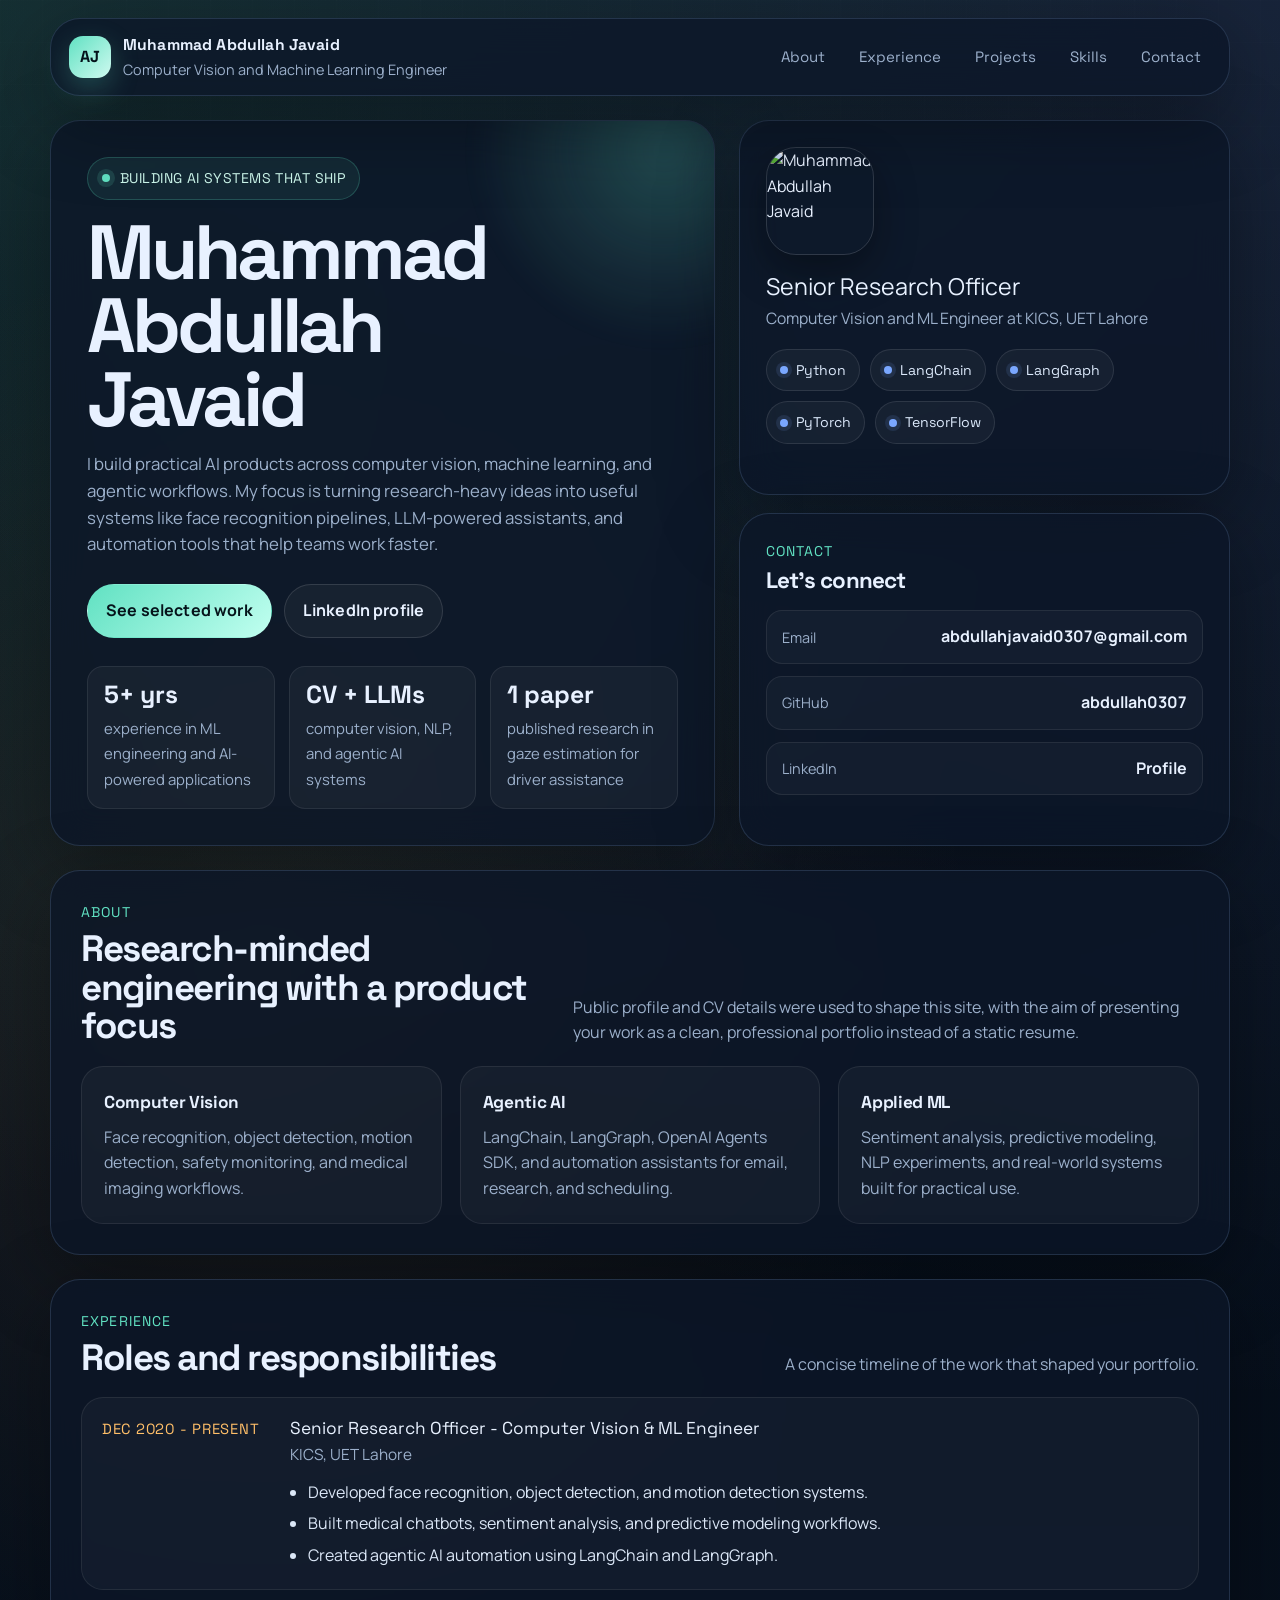
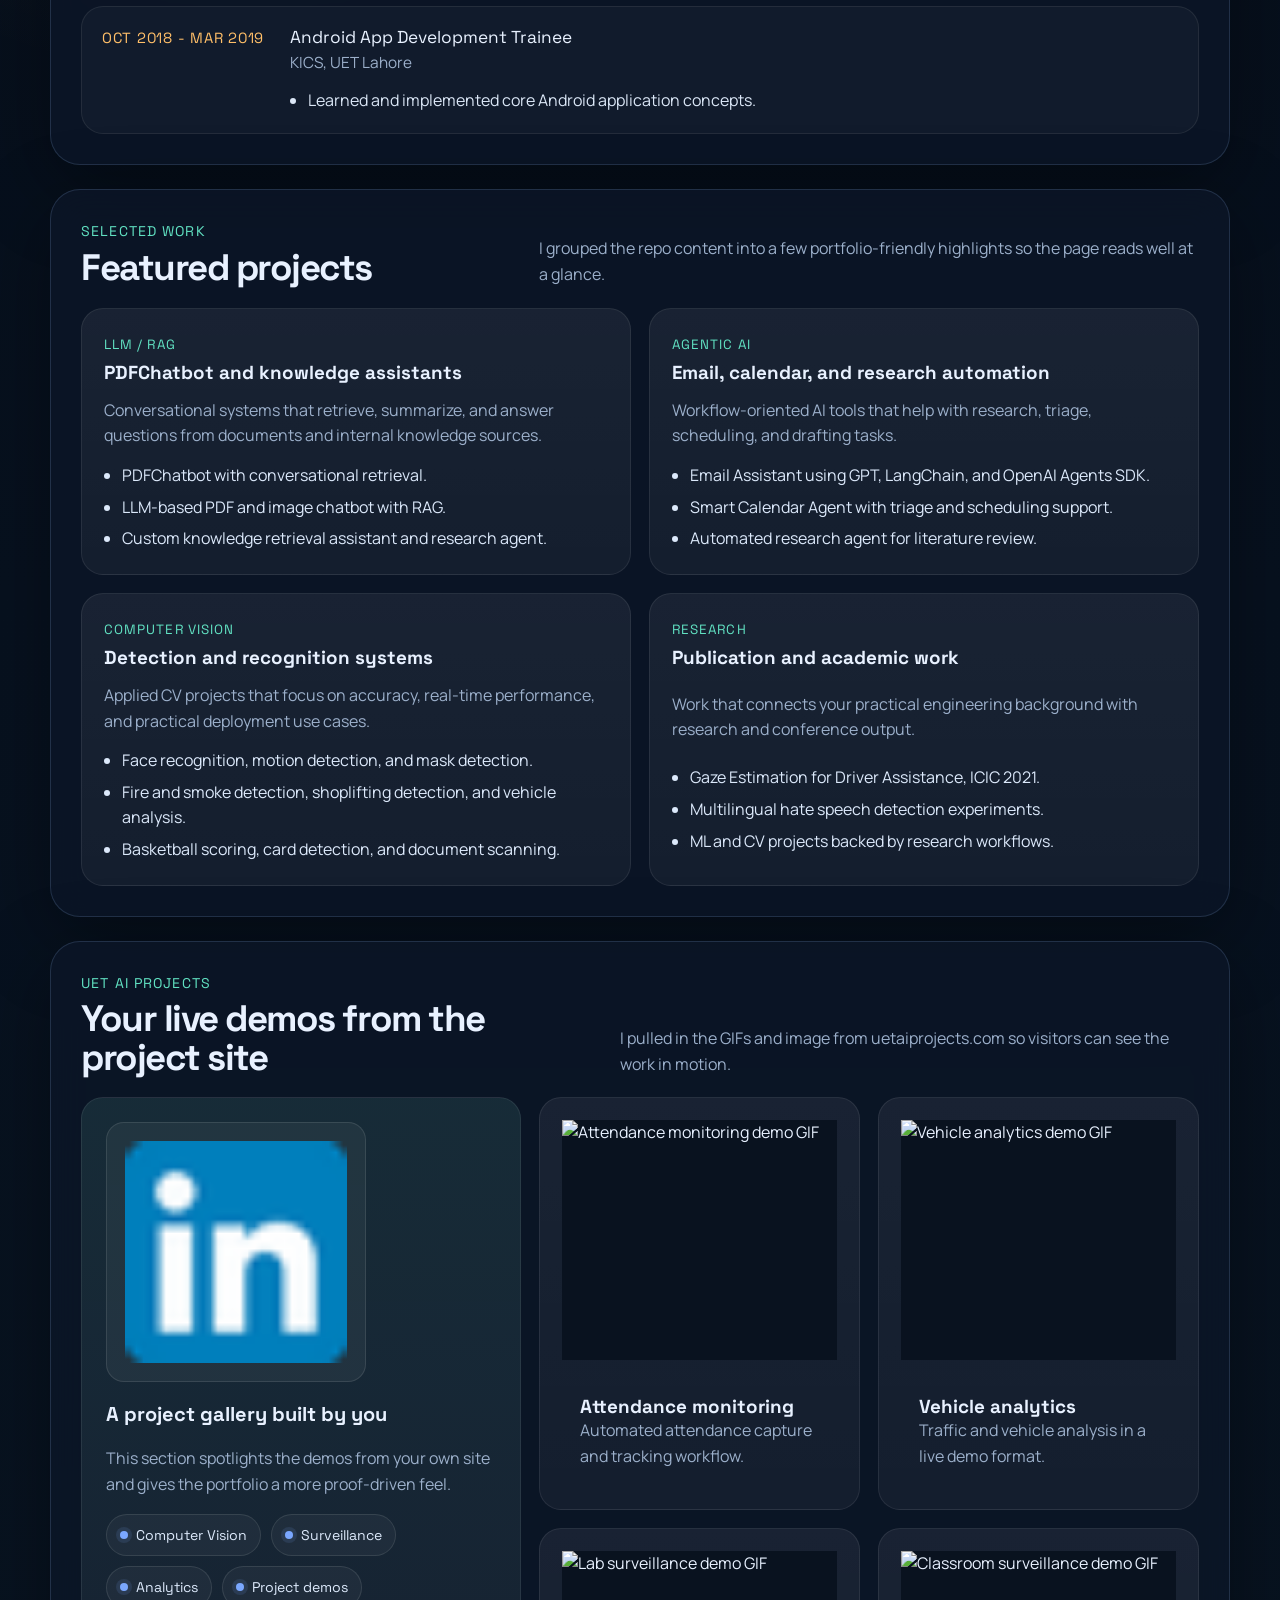
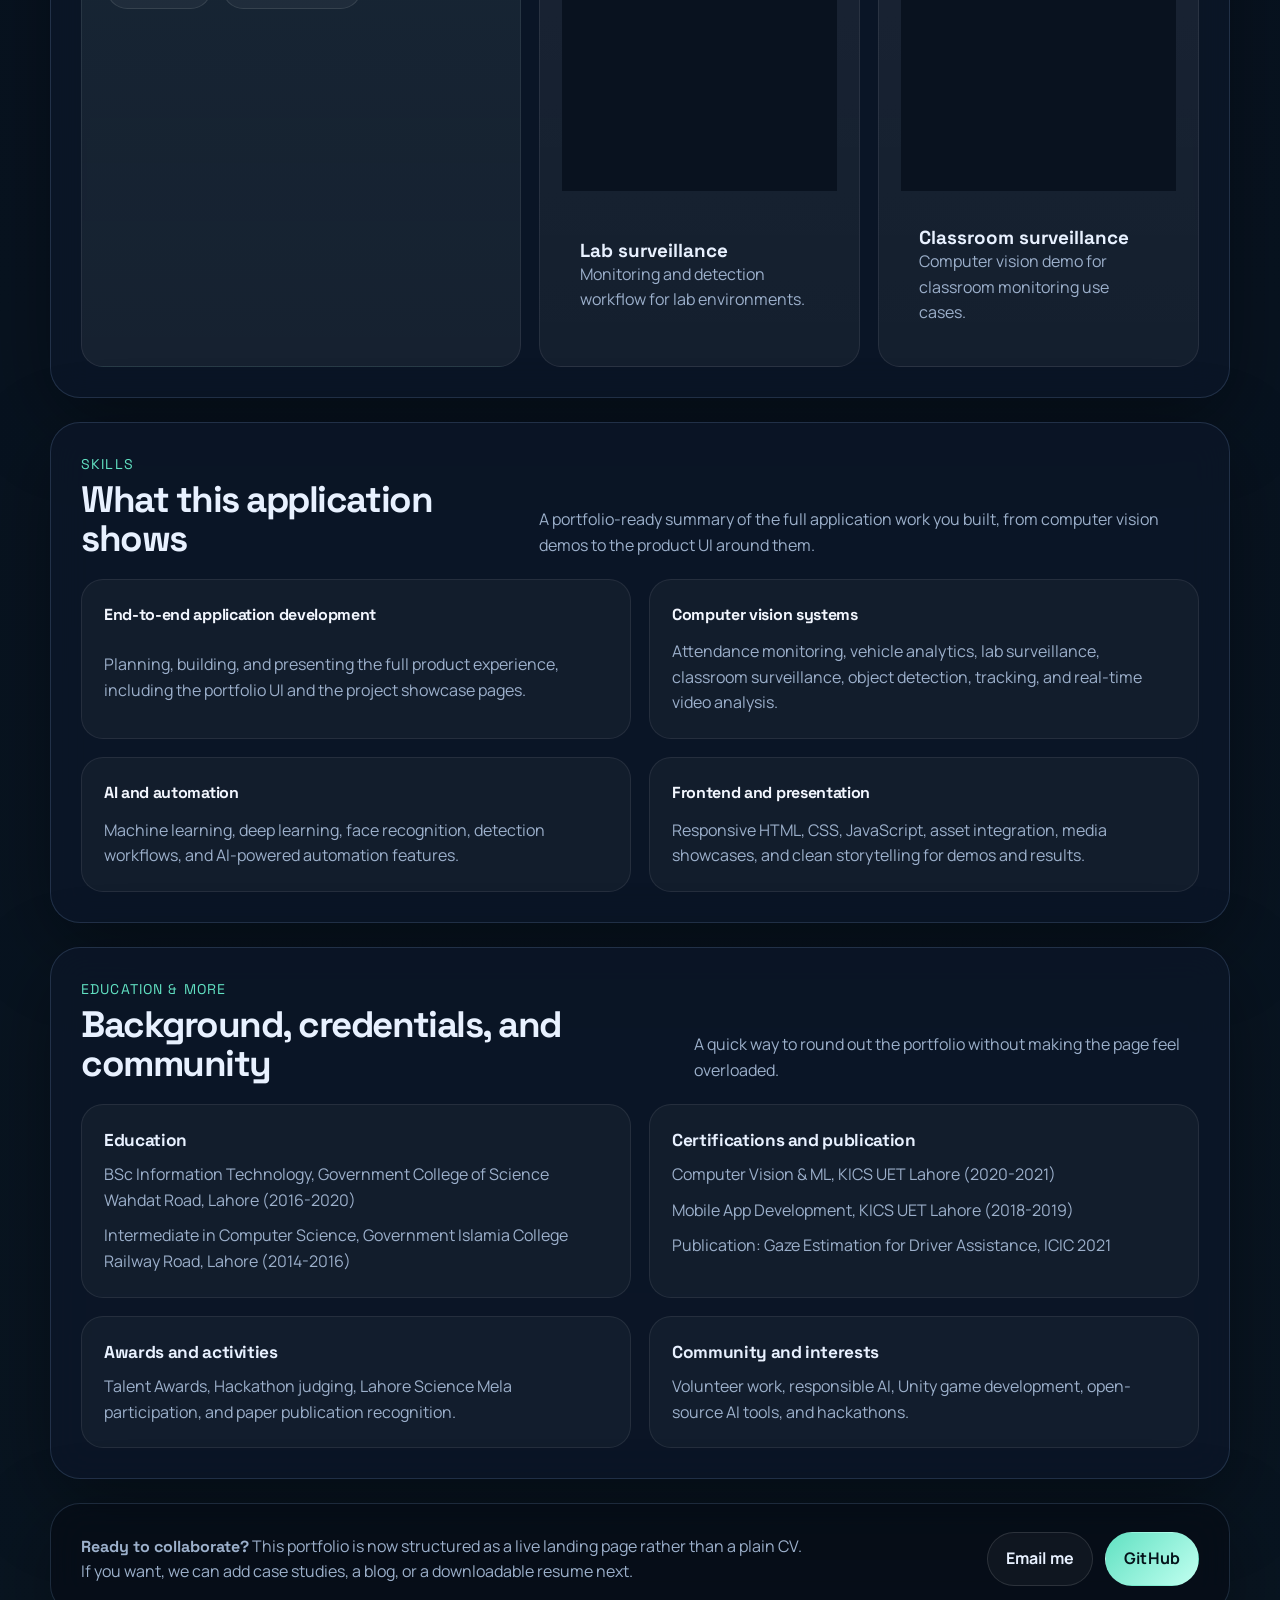
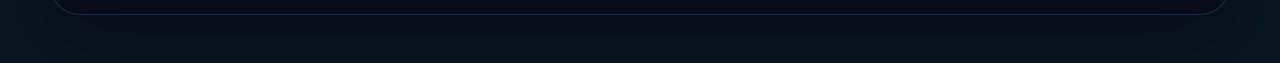
==== index.html @ 0ffedf63 "portfolio assets update" ====
<!DOCTYPE html>
<html lang="en">
<head>
  <meta charset="UTF-8" />
  <meta name="viewport" content="width=device-width, initial-scale=1.0" />
  <meta name="description" content="Portfolio website for Muhammad Abdullah Javaid, Computer Vision and Machine Learning Engineer." />
  <title>Muhammad Abdullah Javaid | Portfolio</title>
  <link rel="preconnect" href="https://fonts.googleapis.com">
  <link rel="preconnect" href="https://fonts.gstatic.com" crossorigin>
  <link href="https://fonts.googleapis.com/css2?family=Manrope:wght@400;500;600;700;800&family=Space+Grotesk:wght@500;700&display=swap" rel="stylesheet">
  <style>
    :root {
      --bg: #07111f;
      --bg-soft: #0c1728;
      --panel: rgba(12, 23, 40, 0.78);
      --panel-border: rgba(153, 197, 255, 0.16);
      --text: #e8f1ff;
      --muted: #9cb0cb;
      --line: rgba(156, 176, 203, 0.18);
      --accent: #61e1c2;
      --accent-2: #7aa7ff;
      --accent-3: #ffbf69;
      --shadow: 0 24px 80px rgba(0, 0, 0, 0.35);
      --radius-xl: 30px;
      --radius-lg: 22px;
      --radius-md: 16px;
      --content-width: 1180px;
    }

    * {
      box-sizing: border-box;
    }

    html {
      scroll-behavior: smooth;
    }

    body {
      margin: 0;
      font-family: "Manrope", sans-serif;
      color: var(--text);
      background:
        radial-gradient(circle at top left, rgba(97, 225, 194, 0.16), transparent 24%),
        radial-gradient(circle at top right, rgba(122, 167, 255, 0.16), transparent 28%),
        radial-gradient(circle at 20% 20%, rgba(255, 191, 105, 0.10), transparent 18%),
        linear-gradient(180deg, #050b14 0%, #07111f 45%, #091521 100%);
      min-height: 100vh;
      line-height: 1.6;
      overflow-x: hidden;
    }

    body::before {
      content: "";
      position: fixed;
      inset: 0;
      pointer-events: none;
      background-image:
        linear-gradient(rgba(255, 255, 255, 0.02) 1px, transparent 1px),
        linear-gradient(90deg, rgba(255, 255, 255, 0.02) 1px, transparent 1px);
      background-size: 42px 42px;
      mask-image: linear-gradient(180deg, rgba(0, 0, 0, 0.45), transparent 75%);
      z-index: 0;
    }

    a {
      color: inherit;
      text-decoration: none;
    }

    .shell {
      position: relative;
      z-index: 1;
      width: min(calc(100% - 32px), var(--content-width));
      margin: 0 auto;
      padding: 18px 0 48px;
    }

    .topbar {
      position: sticky;
      top: 16px;
      z-index: 30;
      display: flex;
      align-items: center;
      justify-content: space-between;
      gap: 16px;
      padding: 14px 18px;
      border: 1px solid var(--panel-border);
      border-radius: 999px;
      background: rgba(6, 12, 22, 0.68);
      backdrop-filter: blur(18px);
      box-shadow: var(--shadow);
      margin-bottom: 24px;
    }

    .brand {
      display: flex;
      align-items: center;
      gap: 12px;
      min-width: 0;
    }

    .brand-mark {
      width: 42px;
      height: 42px;
      border-radius: 14px;
      display: grid;
      place-items: center;
      font-family: "Space Grotesk", sans-serif;
      font-weight: 700;
      color: #04111a;
      background: linear-gradient(135deg, var(--accent), #cffaf0);
      box-shadow: 0 10px 28px rgba(97, 225, 194, 0.25);
      flex: 0 0 auto;
    }

    .brand-copy {
      min-width: 0;
    }

    .brand-copy strong,
    h1,
    h2,
    h3,
    .metric strong,
    .eyebrow,
    .section-label,
    .nav a,
    .project-tag,
    .chip,
    .timeline-role,
    .footer-note strong {
      font-family: "Space Grotesk", sans-serif;
    }

    .brand-copy strong {
      display: block;
      font-size: 0.98rem;
      letter-spacing: 0.01em;
    }

    .brand-copy span {
      display: block;
      color: var(--muted);
      font-size: 0.9rem;
    }

    .nav {
      display: flex;
      flex-wrap: wrap;
      gap: 14px;
      justify-content: flex-end;
      align-items: center;
      color: var(--muted);
      font-size: 0.94rem;
    }

    .nav a {
      padding: 8px 10px;
      border-radius: 999px;
      transition: 180ms ease;
    }

    .nav a:hover {
      background: rgba(255, 255, 255, 0.06);
      color: var(--text);
    }

    .hero {
      display: grid;
      grid-template-columns: 1.15fr 0.85fr;
      gap: 24px;
      align-items: stretch;
      margin-top: 16px;
    }

    .panel {
      border: 1px solid var(--panel-border);
      background: var(--panel);
      backdrop-filter: blur(18px);
      border-radius: var(--radius-xl);
      box-shadow: var(--shadow);
    }

    .hero-main {
      padding: 36px;
      position: relative;
      overflow: hidden;
    }

    .hero-main::after {
      content: "";
      position: absolute;
      width: 420px;
      height: 420px;
      border-radius: 50%;
      right: -160px;
      top: -180px;
      background: radial-gradient(circle, rgba(97, 225, 194, 0.24), transparent 65%);
      filter: blur(10px);
      pointer-events: none;
    }

    .eyebrow {
      display: inline-flex;
      align-items: center;
      gap: 10px;
      padding: 9px 14px;
      border-radius: 999px;
      border: 1px solid rgba(97, 225, 194, 0.22);
      background: rgba(97, 225, 194, 0.08);
      color: #cdf7ec;
      font-size: 0.88rem;
      letter-spacing: 0.03em;
      text-transform: uppercase;
    }

    .eyebrow::before {
      content: "";
      width: 8px;
      height: 8px;
      border-radius: 50%;
      background: var(--accent);
      box-shadow: 0 0 0 5px rgba(97, 225, 194, 0.14);
    }

    h1 {
      margin: 16px 0 14px;
      font-size: clamp(2.9rem, 6vw, 5.7rem);
      line-height: 0.96;
      letter-spacing: -0.05em;
      max-width: 10ch;
    }

    .hero-main > p {
      margin: 0;
      color: var(--muted);
      font-size: 1.05rem;
      max-width: 62ch;
    }

    .hero-actions {
      display: flex;
      flex-wrap: wrap;
      gap: 12px;
      margin-top: 26px;
    }

    .button {
      display: inline-flex;
      align-items: center;
      justify-content: center;
      gap: 10px;
      padding: 13px 18px;
      border-radius: 999px;
      border: 1px solid transparent;
      font-weight: 700;
      letter-spacing: 0.01em;
      transition: transform 180ms ease, background 180ms ease, border-color 180ms ease;
    }

    .button:hover {
      transform: translateY(-1px);
    }

    .button.primary {
      background: linear-gradient(135deg, var(--accent), #c1fff0);
      color: #05131a;
    }

    .button.secondary {
      color: var(--text);
      border-color: rgba(255, 255, 255, 0.12);
      background: rgba(255, 255, 255, 0.04);
    }

    .hero-meta {
      display: grid;
      grid-template-columns: repeat(3, minmax(0, 1fr));
      gap: 14px;
      margin-top: 28px;
    }

    .metric {
      padding: 16px;
      border-radius: var(--radius-md);
      border: 1px solid rgba(255, 255, 255, 0.08);
      background: rgba(255, 255, 255, 0.04);
      min-height: 94px;
    }

    .metric strong {
      display: block;
      font-size: 1.55rem;
      line-height: 1;
      margin-bottom: 8px;
    }

    .metric span {
      color: var(--muted);
      font-size: 0.93rem;
    }

    .hero-side {
      display: grid;
      gap: 18px;
    }

    .profile-card {
      padding: 26px;
      display: grid;
      gap: 18px;
      align-content: start;
    }

    .avatar {
      width: 108px;
      height: 108px;
      border-radius: 30px;
      object-fit: cover;
      border: 1px solid rgba(255, 255, 255, 0.14);
      box-shadow: 0 16px 40px rgba(0, 0, 0, 0.35);
    }

    .profile-title {
      margin: 0;
      font-size: 1.45rem;
      line-height: 1.15;
      color: var(--text);
    }

    .profile-subtitle {
      margin: 6px 0 0;
      color: var(--muted);
      font-size: 0.98rem;
    }

    .inline-list {
      display: flex;
      flex-wrap: wrap;
      gap: 10px;
    }

    .chip {
      display: inline-flex;
      align-items: center;
      gap: 8px;
      padding: 9px 13px;
      border-radius: 999px;
      border: 1px solid rgba(255, 255, 255, 0.10);
      background: rgba(255, 255, 255, 0.04);
      color: #dce9fb;
      font-size: 0.88rem;
    }

    .chip::before {
      content: "";
      width: 8px;
      height: 8px;
      border-radius: 50%;
      background: var(--accent-2);
      box-shadow: 0 0 0 4px rgba(122, 167, 255, 0.12);
    }

    .contact-grid {
      display: grid;
      gap: 12px;
    }

    .contact-link {
      display: flex;
      align-items: center;
      justify-content: space-between;
      gap: 14px;
      padding: 13px 15px;
      border-radius: 16px;
      border: 1px solid rgba(255, 255, 255, 0.08);
      background: rgba(255, 255, 255, 0.03);
      transition: border-color 180ms ease, transform 180ms ease;
    }

    .contact-link:hover {
      transform: translateY(-1px);
      border-color: rgba(97, 225, 194, 0.32);
    }

    .contact-link span:first-child {
      color: var(--muted);
      font-size: 0.9rem;
    }

    .contact-link span:last-child {
      color: var(--text);
      font-weight: 700;
    }

    .section {
      margin-top: 24px;
      padding: 30px;
    }

    .section-head {
      display: flex;
      align-items: end;
      justify-content: space-between;
      gap: 18px;
      margin-bottom: 20px;
    }

    .section-label {
      margin: 0 0 6px;
      color: var(--accent);
      font-size: 0.88rem;
      letter-spacing: 0.08em;
      text-transform: uppercase;
    }

    h2 {
      margin: 0;
      font-size: clamp(1.5rem, 3vw, 2.3rem);
      line-height: 1.05;
      letter-spacing: -0.04em;
    }

    .section-copy {
      margin: 0;
      max-width: 66ch;
      color: var(--muted);
    }

    .grid-2 {
      display: grid;
      grid-template-columns: repeat(2, minmax(0, 1fr));
      gap: 18px;
    }

    .grid-3 {
      display: grid;
      grid-template-columns: repeat(3, minmax(0, 1fr));
      gap: 18px;
    }

    .card {
      padding: 22px;
      border-radius: var(--radius-lg);
      border: 1px solid rgba(255, 255, 255, 0.08);
      background: rgba(255, 255, 255, 0.035);
    }

    .card h3 {
      margin: 0 0 8px;
      font-size: 1.08rem;
      letter-spacing: -0.02em;
    }

    .card p {
      margin: 0;
      color: var(--muted);
    }

    .timeline {
      display: grid;
      gap: 16px;
    }

    .timeline-item {
      display: grid;
      grid-template-columns: 170px 1fr;
      gap: 18px;
      padding: 20px;
      border-radius: var(--radius-lg);
      border: 1px solid rgba(255, 255, 255, 0.08);
      background: rgba(255, 255, 255, 0.03);
    }

    .timeline-date {
      color: var(--accent-3);
      font-size: 0.92rem;
      letter-spacing: 0.05em;
      text-transform: uppercase;
      font-family: "Space Grotesk", sans-serif;
    }

    .timeline-role {
      margin: 0 0 4px;
      font-size: 1.08rem;
      line-height: 1.2;
    }

    .timeline-org {
      margin: 0 0 12px;
      color: var(--muted);
      font-size: 0.96rem;
    }

    .timeline-list {
      margin: 0;
      padding-left: 18px;
      color: #dbe7f7;
    }

    .timeline-list li + li {
      margin-top: 6px;
    }

    .project-grid {
      display: grid;
      grid-template-columns: repeat(2, minmax(0, 1fr));
      gap: 18px;
    }

    .showcase-grid {
      display: grid;
      grid-template-columns: 0.8fr 1.2fr;
      gap: 18px;
    }

    .showcase-hero {
      padding: 24px;
      border-radius: var(--radius-lg);
      border: 1px solid rgba(255, 255, 255, 0.08);
      background:
        linear-gradient(180deg, rgba(97, 225, 194, 0.09), rgba(255, 255, 255, 0.03)),
        rgba(255, 255, 255, 0.02);
      display: grid;
      gap: 16px;
      align-content: start;
    }

    .showcase-logo {
      width: 100%;
      max-width: 260px;
      border-radius: 18px;
      border: 1px solid rgba(255, 255, 255, 0.10);
      background: rgba(255, 255, 255, 0.05);
      padding: 18px;
      object-fit: contain;
    }

    .showcase-grid-inner {
      display: grid;
      grid-template-columns: repeat(2, minmax(0, 1fr));
      gap: 18px;
    }

    .media-card {
      overflow: hidden;
      padding: 0;
    }

    .media-card img {
      display: block;
      width: 100%;
      height: 240px;
      object-fit: cover;
      background: #09121f;
    }

    .media-copy {
      padding: 16px 18px 18px;
    }

    .media-copy h3 {
      margin: 0 0 6px;
    }

    .media-copy p {
      margin: 0;
      color: var(--muted);
    }

    .project-card {
      padding: 22px;
      border-radius: var(--radius-lg);
      border: 1px solid rgba(255, 255, 255, 0.08);
      background:
        linear-gradient(180deg, rgba(255, 255, 255, 0.045), rgba(255, 255, 255, 0.025)),
        rgba(255, 255, 255, 0.02);
      display: grid;
      gap: 14px;
    }

    .project-top {
      display: flex;
      align-items: start;
      justify-content: space-between;
      gap: 14px;
    }

    .project-tag {
      font-size: 0.84rem;
      letter-spacing: 0.08em;
      color: var(--accent);
      text-transform: uppercase;
    }

    .project-card h3 {
      margin: 6px 0 0;
      font-size: 1.18rem;
      line-height: 1.15;
    }

    .project-card p {
      margin: 0;
      color: var(--muted);
    }

    .project-card ul {
      margin: 0;
      padding-left: 18px;
      color: #dce9fb;
    }

    .project-card ul li + li {
      margin-top: 6px;
    }

    .chips {
      display: flex;
      flex-wrap: wrap;
      gap: 10px;
    }

    .stack-group {
      display: grid;
      gap: 12px;
    }

    .stack-group h3 {
      margin: 0;
      font-size: 1rem;
      color: #f3f7ff;
    }

    .stack-group p {
      margin: 0;
      color: var(--muted);
    }

    .footer {
      margin-top: 24px;
      padding: 28px 30px;
      display: flex;
      align-items: center;
      justify-content: space-between;
      gap: 18px;
      border-radius: var(--radius-xl);
      border: 1px solid var(--panel-border);
      background: rgba(6, 12, 22, 0.72);
      backdrop-filter: blur(18px);
      box-shadow: var(--shadow);
    }

    .footer-note {
      margin: 0;
      color: var(--muted);
    }

    .footer-actions {
      display: flex;
      flex-wrap: wrap;
      gap: 12px;
      justify-content: flex-end;
    }

    .muted-link {
      color: var(--muted);
    }

    .muted-link:hover {
      color: var(--text);
    }

    .reveal {
      opacity: 1;
      transform: none;
    }

    @media (max-width: 1080px) {
      .hero,
      .grid-3,
      .project-grid {
        grid-template-columns: 1fr;
      }

      .timeline-item {
        grid-template-columns: 1fr;
      }

      .section-head,
      .footer,
      .topbar {
        flex-direction: column;
        align-items: start;
      }

      .nav,
      .footer-actions {
        justify-content: flex-start;
      }
    }

    @media (max-width: 720px) {
      .shell {
        width: min(calc(100% - 20px), var(--content-width));
        padding-bottom: 24px;
      }

      .topbar {
        border-radius: 24px;
        top: 10px;
      }

      .hero-main,
      .section,
      .footer,
      .profile-card {
        padding: 22px;
      }

      h1 {
        max-width: 12ch;
        font-size: clamp(2.5rem, 13vw, 4rem);
      }

      .hero-meta {
        grid-template-columns: 1fr;
      }

      .button {
        width: 100%;
      }
    }

    @media (prefers-reduced-motion: reduce) {
      html {
        scroll-behavior: auto;
      }

      .reveal,
      .button,
      .nav a,
      .contact-link {
        transition: none;
      }
    }
  </style>
</head>
<body>
  <div class="shell">
    <header class="topbar panel">
      <div class="brand">
        <div class="brand-mark">AJ</div>
        <div class="brand-copy">
          <strong>Muhammad Abdullah Javaid</strong>
          <span>Computer Vision and Machine Learning Engineer</span>
        </div>
      </div>
      <nav class="nav" aria-label="Primary">
        <a href="#about">About</a>
        <a href="#experience">Experience</a>
        <a href="#projects">Projects</a>
        <a href="#skills">Skills</a>
        <a href="#contact">Contact</a>
      </nav>
    </header>

    <main>
      <section class="hero">
        <article class="panel hero-main reveal">
          <div class="eyebrow">Building AI systems that ship</div>
          <h1>Muhammad Abdullah Javaid</h1>
          <p>
            I build practical AI products across computer vision, machine learning, and agentic workflows.
            My focus is turning research-heavy ideas into useful systems like face recognition pipelines,
            LLM-powered assistants, and automation tools that help teams work faster.
          </p>
          <div class="hero-actions">
            <a class="button primary" href="#projects">See selected work</a>
            <a class="button secondary" href="https://www.linkedin.com/in/muhammad-abdullah-javaid-13a458158/" target="_blank" rel="noreferrer">LinkedIn profile</a>
          </div>
          <div class="hero-meta">
            <div class="metric">
              <strong>5+ yrs</strong>
              <span>experience in ML engineering and AI-powered applications</span>
            </div>
            <div class="metric">
              <strong>CV + LLMs</strong>
              <span>computer vision, NLP, and agentic AI systems</span>
            </div>
            <div class="metric">
              <strong>1 paper</strong>
              <span>published research in gaze estimation for driver assistance</span>
            </div>
          </div>
        </article>

        <aside class="hero-side">
          <div class="panel profile-card reveal">
            <img class="avatar" src="https://avatars.githubusercontent.com/u/44797454?v=4" alt="Muhammad Abdullah Javaid" />
            <div>
              <p class="profile-title">Senior Research Officer</p>
              <p class="profile-subtitle">Computer Vision and ML Engineer at KICS, UET Lahore</p>
            </div>
            <div class="inline-list">
              <span class="chip">Python</span>
              <span class="chip">LangChain</span>
              <span class="chip">LangGraph</span>
              <span class="chip">PyTorch</span>
              <span class="chip">TensorFlow</span>
            </div>
          </div>

          <div class="panel profile-card reveal">
            <div class="section-head" style="margin-bottom: 0;">
              <div>
                <p class="section-label">Contact</p>
                <h2 style="font-size: 1.4rem;">Let’s connect</h2>
              </div>
            </div>
            <div class="contact-grid">
              <a class="contact-link" href="mailto:abdullahjavaid0307@gmail.com">
                <span>Email</span>
                <span>abdullahjavaid0307@gmail.com</span>
              </a>
              <a class="contact-link" href="https://github.com/abdullah0307" target="_blank" rel="noreferrer">
                <span>GitHub</span>
                <span>abdullah0307</span>
              </a>
              <a class="contact-link" href="https://www.linkedin.com/in/muhammad-abdullah-javaid-13a458158/" target="_blank" rel="noreferrer">
                <span>LinkedIn</span>
                <span>Profile</span>
              </a>
            </div>
          </div>
        </aside>
      </section>

      <section id="about" class="section panel reveal">
        <div class="section-head">
          <div>
            <p class="section-label">About</p>
            <h2>Research-minded engineering with a product focus</h2>
          </div>
          <p class="section-copy">
            Public profile and CV details were used to shape this site, with the aim of presenting your work
            as a clean, professional portfolio instead of a static resume.
          </p>
        </div>
        <div class="grid-3">
          <div class="card">
            <h3>Computer Vision</h3>
            <p>Face recognition, object detection, motion detection, safety monitoring, and medical imaging workflows.</p>
          </div>
          <div class="card">
            <h3>Agentic AI</h3>
            <p>LangChain, LangGraph, OpenAI Agents SDK, and automation assistants for email, research, and scheduling.</p>
          </div>
          <div class="card">
            <h3>Applied ML</h3>
            <p>Sentiment analysis, predictive modeling, NLP experiments, and real-world systems built for practical use.</p>
          </div>
        </div>
      </section>

      <section id="experience" class="section panel reveal">
        <div class="section-head">
          <div>
            <p class="section-label">Experience</p>
            <h2>Roles and responsibilities</h2>
          </div>
          <p class="section-copy">A concise timeline of the work that shaped your portfolio.</p>
        </div>
        <div class="timeline">
          <article class="timeline-item">
            <div class="timeline-date">Dec 2020 - Present</div>
            <div>
              <p class="timeline-role">Senior Research Officer - Computer Vision & ML Engineer</p>
              <p class="timeline-org">KICS, UET Lahore</p>
              <ul class="timeline-list">
                <li>Developed face recognition, object detection, and motion detection systems.</li>
                <li>Built medical chatbots, sentiment analysis, and predictive modeling workflows.</li>
                <li>Created agentic AI automation using LangChain and LangGraph.</li>
              </ul>
            </div>
          </article>
          <article class="timeline-item">
            <div class="timeline-date">Oct 2018 - Mar 2019</div>
            <div>
              <p class="timeline-role">Android App Development Trainee</p>
              <p class="timeline-org">KICS, UET Lahore</p>
              <ul class="timeline-list">
                <li>Learned and implemented core Android application concepts.</li>
              </ul>
            </div>
          </article>
        </div>
      </section>

      <section id="projects" class="section panel reveal">
        <div class="section-head">
          <div>
            <p class="section-label">Selected Work</p>
            <h2>Featured projects</h2>
          </div>
          <p class="section-copy">I grouped the repo content into a few portfolio-friendly highlights so the page reads well at a glance.</p>
        </div>
        <div class="project-grid">
          <article class="project-card">
            <div class="project-top">
              <div>
                <span class="project-tag">LLM / RAG</span>
                <h3>PDFChatbot and knowledge assistants</h3>
              </div>
            </div>
            <p>Conversational systems that retrieve, summarize, and answer questions from documents and internal knowledge sources.</p>
            <ul>
              <li>PDFChatbot with conversational retrieval.</li>
              <li>LLM-based PDF and image chatbot with RAG.</li>
              <li>Custom knowledge retrieval assistant and research agent.</li>
            </ul>
          </article>
          <article class="project-card">
            <div class="project-top">
              <div>
                <span class="project-tag">Agentic AI</span>
                <h3>Email, calendar, and research automation</h3>
              </div>
            </div>
            <p>Workflow-oriented AI tools that help with research, triage, scheduling, and drafting tasks.</p>
            <ul>
              <li>Email Assistant using GPT, LangChain, and OpenAI Agents SDK.</li>
              <li>Smart Calendar Agent with triage and scheduling support.</li>
              <li>Automated research agent for literature review.</li>
            </ul>
          </article>
          <article class="project-card">
            <div class="project-top">
              <div>
                <span class="project-tag">Computer Vision</span>
                <h3>Detection and recognition systems</h3>
              </div>
            </div>
            <p>Applied CV projects that focus on accuracy, real-time performance, and practical deployment use cases.</p>
            <ul>
              <li>Face recognition, motion detection, and mask detection.</li>
              <li>Fire and smoke detection, shoplifting detection, and vehicle analysis.</li>
              <li>Basketball scoring, card detection, and document scanning.</li>
            </ul>
          </article>
          <article class="project-card">
            <div class="project-top">
              <div>
                <span class="project-tag">Research</span>
                <h3>Publication and academic work</h3>
              </div>
            </div>
            <p>Work that connects your practical engineering background with research and conference output.</p>
            <ul>
              <li>Gaze Estimation for Driver Assistance, ICIC 2021.</li>
              <li>Multilingual hate speech detection experiments.</li>
              <li>ML and CV projects backed by research workflows.</li>
            </ul>
          </article>
        </div>
      </section>

      <section id="uet-ai-projects" class="section panel reveal">
        <div class="section-head">
          <div>
            <p class="section-label">UET AI Projects</p>
            <h2>Your live demos from the project site</h2>
          </div>
          <p class="section-copy">
            I pulled in the GIFs and image from <a class="muted-link" href="https://uetaiprojects.com/" target="_blank" rel="noreferrer">uetaiprojects.com</a>
            so visitors can see the work in motion.
          </p>
        </div>

        <div class="showcase-grid">
          <div class="showcase-hero">
            <img class="showcase-logo" src="assets/uetaiprojects/linkedIn_logo.png" alt="UET AI Projects logo" />
            <h3 style="margin: 0; font-size: 1.25rem;">A project gallery built by you</h3>
            <p style="margin: 0; color: var(--muted);">
              This section spotlights the demos from your own site and gives the portfolio a more proof-driven feel.
            </p>
            <div class="chips">
              <span class="chip">Computer Vision</span>
              <span class="chip">Surveillance</span>
              <span class="chip">Analytics</span>
              <span class="chip">Project demos</span>
            </div>
          </div>

          <div class="showcase-grid-inner">
            <article class="project-card media-card">
              <img src="assets/uetaiprojects/attendance_monitoring.gif" alt="Attendance monitoring demo GIF" />
              <div class="media-copy">
                <h3>Attendance monitoring</h3>
                <p>Automated attendance capture and tracking workflow.</p>
              </div>
            </article>
            <article class="project-card media-card">
              <img src="assets/uetaiprojects/vehicle_analytics.gif" alt="Vehicle analytics demo GIF" />
              <div class="media-copy">
                <h3>Vehicle analytics</h3>
                <p>Traffic and vehicle analysis in a live demo format.</p>
              </div>
            </article>
            <article class="project-card media-card">
              <img src="assets/uetaiprojects/lab_survelliance.gif" alt="Lab surveillance demo GIF" />
              <div class="media-copy">
                <h3>Lab surveillance</h3>
                <p>Monitoring and detection workflow for lab environments.</p>
              </div>
            </article>
            <article class="project-card media-card">
              <img src="assets/uetaiprojects/classroom_survelliance.gif" alt="Classroom surveillance demo GIF" />
              <div class="media-copy">
                <h3>Classroom surveillance</h3>
                <p>Computer vision demo for classroom monitoring use cases.</p>
              </div>
            </article>
          </div>
        </div>
      </section>

      <section id="skills" class="section panel reveal">
        <div class="section-head">
          <div>
            <p class="section-label">Skills</p>
            <h2>What this application shows</h2>
          </div>
          <p class="section-copy">A portfolio-ready summary of the full application work you built, from computer vision demos to the product UI around them.</p>
        </div>
        <div class="grid-2">
          <div class="stack-group card">
            <h3>End-to-end application development</h3>
            <p>Planning, building, and presenting the full product experience, including the portfolio UI and the project showcase pages.</p>
          </div>
          <div class="stack-group card">
            <h3>Computer vision systems</h3>
            <p>Attendance monitoring, vehicle analytics, lab surveillance, classroom surveillance, object detection, tracking, and real-time video analysis.</p>
          </div>
          <div class="stack-group card">
            <h3>AI and automation</h3>
            <p>Machine learning, deep learning, face recognition, detection workflows, and AI-powered automation features.</p>
          </div>
          <div class="stack-group card">
            <h3>Frontend and presentation</h3>
            <p>Responsive HTML, CSS, JavaScript, asset integration, media showcases, and clean storytelling for demos and results.</p>
          </div>
        </div>
      </section>

      <section class="section panel reveal">
        <div class="section-head">
          <div>
            <p class="section-label">Education & More</p>
            <h2>Background, credentials, and community</h2>
          </div>
          <p class="section-copy">A quick way to round out the portfolio without making the page feel overloaded.</p>
        </div>
        <div class="grid-2">
          <div class="card">
            <h3>Education</h3>
            <p>BSc Information Technology, Government College of Science Wahdat Road, Lahore (2016-2020)</p>
            <p style="margin-top: 10px;">Intermediate in Computer Science, Government Islamia College Railway Road, Lahore (2014-2016)</p>
          </div>
          <div class="card">
            <h3>Certifications and publication</h3>
            <p>Computer Vision & ML, KICS UET Lahore (2020-2021)</p>
            <p style="margin-top: 10px;">Mobile App Development, KICS UET Lahore (2018-2019)</p>
            <p style="margin-top: 10px;">Publication: Gaze Estimation for Driver Assistance, ICIC 2021</p>
          </div>
          <div class="card">
            <h3>Awards and activities</h3>
            <p>Talent Awards, Hackathon judging, Lahore Science Mela participation, and paper publication recognition.</p>
          </div>
          <div class="card">
            <h3>Community and interests</h3>
            <p>Volunteer work, responsible AI, Unity game development, open-source AI tools, and hackathons.</p>
          </div>
        </div>
      </section>
    </main>

    <footer id="contact" class="footer">
      <div>
        <p class="footer-note"><strong>Ready to collaborate?</strong> This portfolio is now structured as a live landing page rather than a plain CV.</p>
        <p class="footer-note">If you want, we can add case studies, a blog, or a downloadable resume next.</p>
      </div>
      <div class="footer-actions">
        <a class="button secondary" href="mailto:abdullahjavaid0307@gmail.com">Email me</a>
        <a class="button primary" href="https://github.com/abdullah0307" target="_blank" rel="noreferrer">GitHub</a>
      </div>
    </footer>
  </div>

</body>
</html>
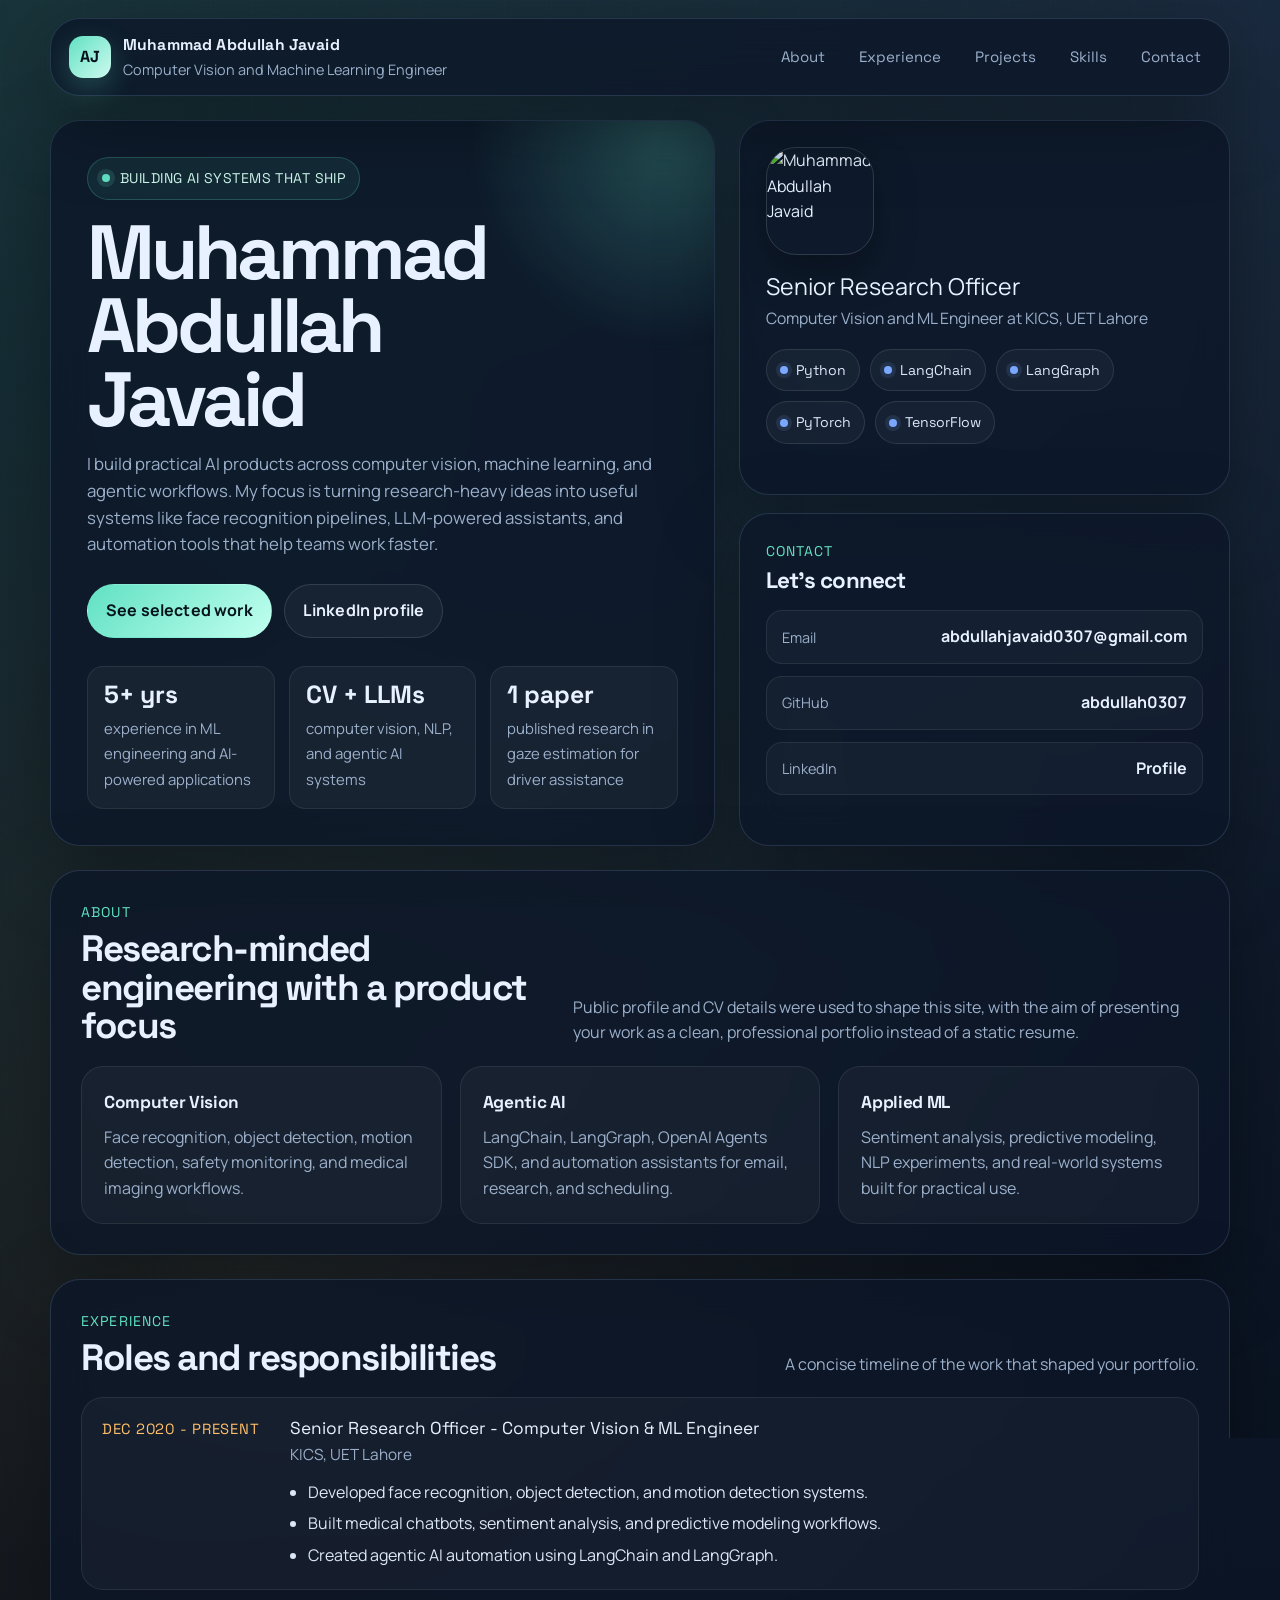
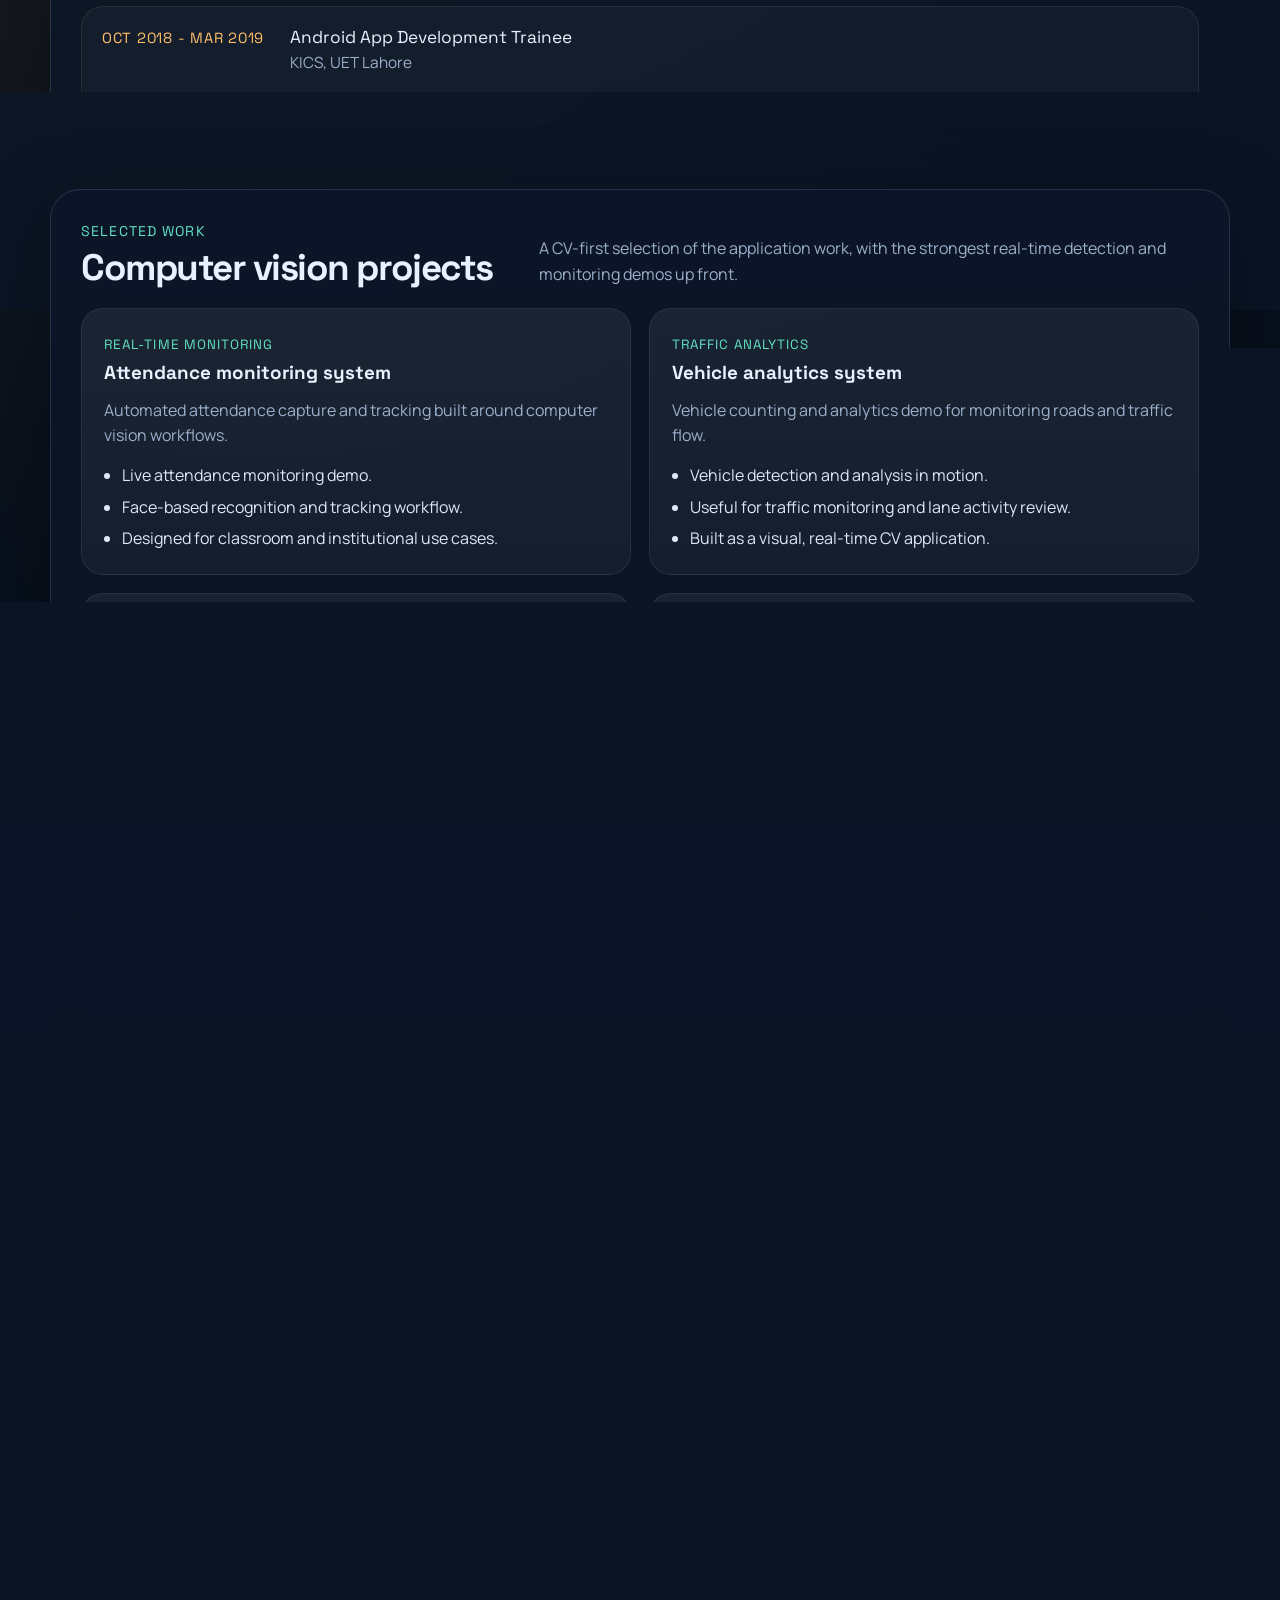
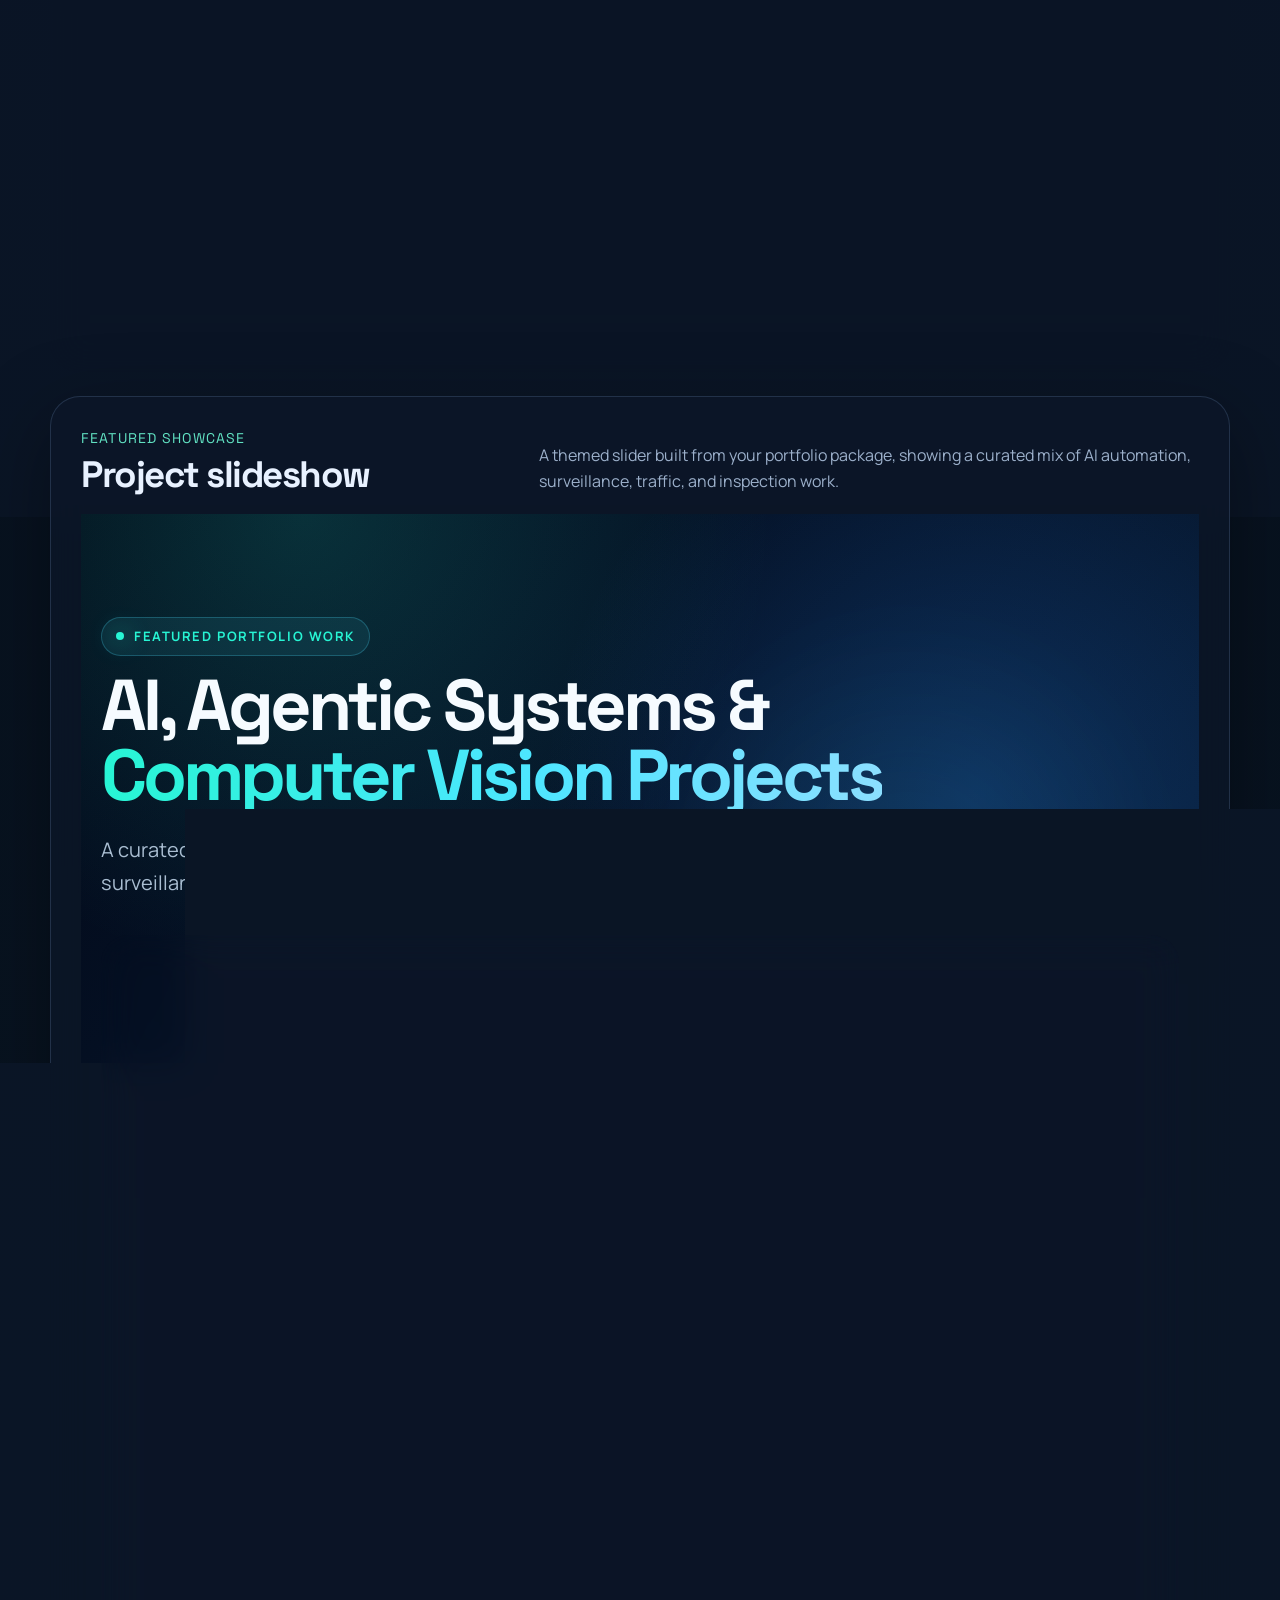
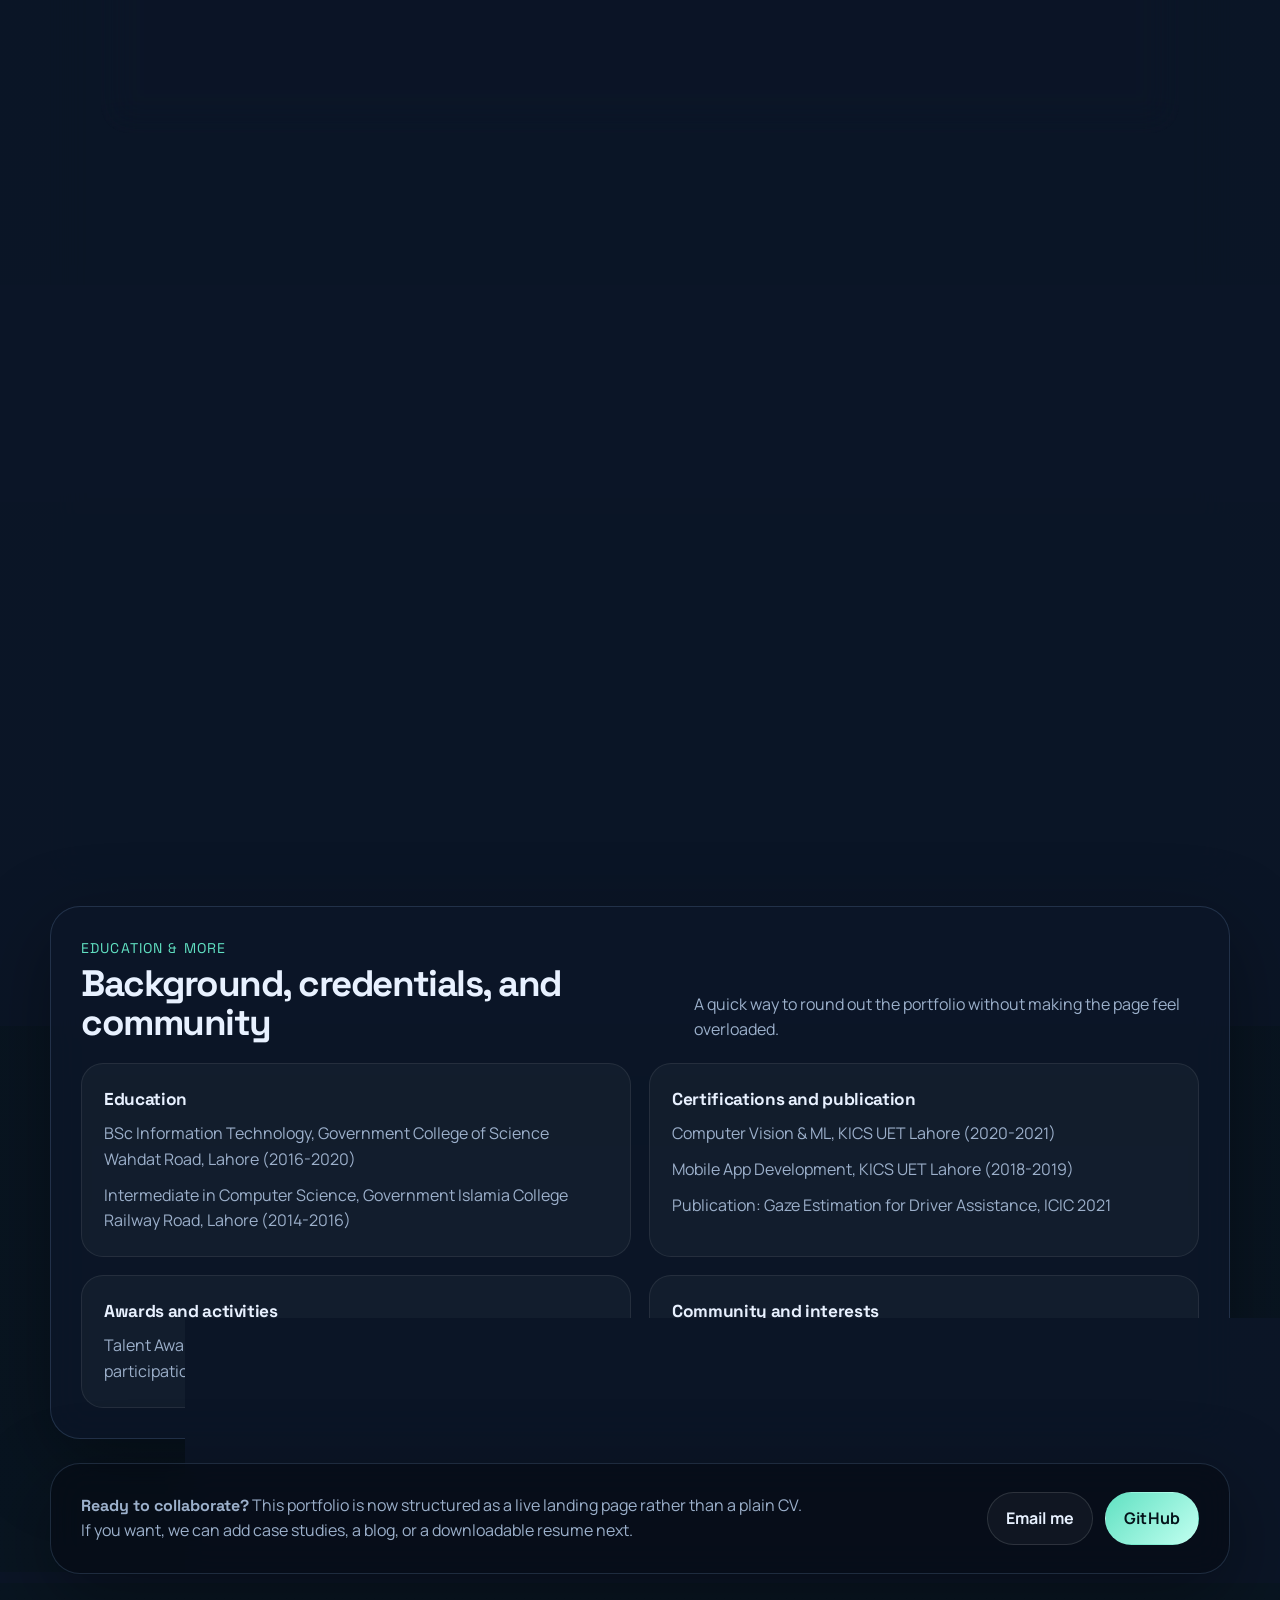
==== commit 8315a67a: "add project slideshow" ====
--- a/index.html
+++ b/index.html
@@ -8,6 +8,7 @@
   <link rel="preconnect" href="https://fonts.googleapis.com">
   <link rel="preconnect" href="https://fonts.gstatic.com" crossorigin>
   <link href="https://fonts.googleapis.com/css2?family=Manrope:wght@400;500;600;700;800&family=Space+Grotesk:wght@500;700&display=swap" rel="stylesheet">
+  <link rel="stylesheet" href="portfolio-theme.css">
   <style>
     :root {
       --bg: #07111f;
@@ -900,65 +901,65 @@
         <div class="section-head">
           <div>
             <p class="section-label">Selected Work</p>
-            <h2>Featured projects</h2>
-          </div>
-          <p class="section-copy">I grouped the repo content into a few portfolio-friendly highlights so the page reads well at a glance.</p>
+            <h2>Computer vision projects</h2>
+          </div>
+          <p class="section-copy">A CV-first selection of the application work, with the strongest real-time detection and monitoring demos up front.</p>
         </div>
         <div class="project-grid">
           <article class="project-card">
             <div class="project-top">
               <div>
-                <span class="project-tag">LLM / RAG</span>
-                <h3>PDFChatbot and knowledge assistants</h3>
+                <span class="project-tag">Real-time monitoring</span>
+                <h3>Attendance monitoring system</h3>
               </div>
             </div>
-            <p>Conversational systems that retrieve, summarize, and answer questions from documents and internal knowledge sources.</p>
+            <p>Automated attendance capture and tracking built around computer vision workflows.</p>
             <ul>
-              <li>PDFChatbot with conversational retrieval.</li>
-              <li>LLM-based PDF and image chatbot with RAG.</li>
-              <li>Custom knowledge retrieval assistant and research agent.</li>
+              <li>Live attendance monitoring demo.</li>
+              <li>Face-based recognition and tracking workflow.</li>
+              <li>Designed for classroom and institutional use cases.</li>
             </ul>
           </article>
           <article class="project-card">
             <div class="project-top">
               <div>
-                <span class="project-tag">Agentic AI</span>
-                <h3>Email, calendar, and research automation</h3>
+                <span class="project-tag">Traffic analytics</span>
+                <h3>Vehicle analytics system</h3>
               </div>
             </div>
-            <p>Workflow-oriented AI tools that help with research, triage, scheduling, and drafting tasks.</p>
+            <p>Vehicle counting and analytics demo for monitoring roads and traffic flow.</p>
             <ul>
-              <li>Email Assistant using GPT, LangChain, and OpenAI Agents SDK.</li>
-              <li>Smart Calendar Agent with triage and scheduling support.</li>
-              <li>Automated research agent for literature review.</li>
+              <li>Vehicle detection and analysis in motion.</li>
+              <li>Useful for traffic monitoring and lane activity review.</li>
+              <li>Built as a visual, real-time CV application.</li>
             </ul>
           </article>
           <article class="project-card">
             <div class="project-top">
               <div>
                 <span class="project-tag">Computer Vision</span>
-                <h3>Detection and recognition systems</h3>
+                <h3>Lab and classroom surveillance</h3>
               </div>
             </div>
-            <p>Applied CV projects that focus on accuracy, real-time performance, and practical deployment use cases.</p>
+            <p>Surveillance-style vision systems for indoor monitoring and situational awareness.</p>
             <ul>
-              <li>Face recognition, motion detection, and mask detection.</li>
-              <li>Fire and smoke detection, shoplifting detection, and vehicle analysis.</li>
-              <li>Basketball scoring, card detection, and document scanning.</li>
+              <li>Lab surveillance demo.</li>
+              <li>Classroom surveillance demo.</li>
+              <li>Focused on detection overlays and live visual feedback.</li>
             </ul>
           </article>
           <article class="project-card">
             <div class="project-top">
               <div>
-                <span class="project-tag">Research</span>
-                <h3>Publication and academic work</h3>
+                <span class="project-tag">CV stack</span>
+                <h3>Recognition and detection toolkit</h3>
               </div>
             </div>
-            <p>Work that connects your practical engineering background with research and conference output.</p>
+            <p>Core computer vision capabilities behind the larger application experience.</p>
             <ul>
-              <li>Gaze Estimation for Driver Assistance, ICIC 2021.</li>
-              <li>Multilingual hate speech detection experiments.</li>
-              <li>ML and CV projects backed by research workflows.</li>
+              <li>Face recognition and motion detection.</li>
+              <li>Object detection, mask detection, and safety monitoring.</li>
+              <li>Fire, smoke, and intrusion-style vision workflows.</li>
             </ul>
           </article>
         </div>
@@ -1024,6 +1025,92 @@
         </div>
       </section>
 
+      <section class="section panel reveal" id="featured-project-showcase">
+        <div class="section-head">
+          <div>
+            <p class="section-label">Featured Showcase</p>
+            <h2>Project slideshow</h2>
+          </div>
+          <p class="section-copy">
+            A themed slider built from your portfolio package, showing a curated mix of AI automation, surveillance, traffic, and inspection work.
+          </p>
+        </div>
+
+        <section class="ai-project-showcase" id="featured-ai-projects">
+          <div class="ai-project-container">
+            <div class="ai-section-kicker">Featured Portfolio Work</div>
+            <h2 class="ai-section-title">
+              AI, Agentic Systems & <span class="ai-gradient-text">Computer Vision Projects</span>
+            </h2>
+            <p class="ai-section-lead">
+              A curated slideshow of applied systems covering automation, computer vision, surveillance analytics, traffic intelligence, and inspection workflows.
+            </p>
+
+            <div class="ai-slider-shell" data-ai-slider>
+              <div class="ai-slider-toolbar">
+                <div class="ai-slide-count"><strong data-ai-current>01</strong> / 08</div>
+                <div class="ai-slider-actions" aria-label="Project slideshow controls">
+                  <button class="ai-nav-btn" type="button" data-ai-prev aria-label="Previous project">‹</button>
+                  <button class="ai-nav-btn" type="button" data-ai-next aria-label="Next project">›</button>
+                </div>
+              </div>
+
+              <div class="ai-slide-frame">
+                <img
+                  class="ai-slide-image"
+                  data-ai-main-image
+                  src="assets/projects/01-dental-clinic-automation.png"
+                  alt="Agentic AI System for Dental Clinic Automation project slide"
+                />
+              </div>
+
+              <div class="ai-project-meta">
+                <div>
+                  <h3 class="ai-project-name" data-ai-title>Agentic AI System for Dental Clinic Automation</h3>
+                  <div class="ai-project-type" data-ai-subtitle>Healthcare automation · Agentic AI · Workflow automation</div>
+                </div>
+                <div class="ai-project-chip" data-ai-chip>LangChain · LangGraph · OpenAI</div>
+              </div>
+            </div>
+
+            <div class="ai-project-thumbs" data-ai-thumbs>
+              <button class="ai-thumb is-active" type="button" data-index="0" aria-label="Open dental clinic automation slide">
+                <img src="assets/projects/01-dental-clinic-automation.png" alt="Dental clinic automation thumbnail" />
+                <span>01</span>
+              </button>
+              <button class="ai-thumb" type="button" data-index="1" aria-label="Open PDF and image chatbot slide">
+                <img src="assets/projects/02-pdf-image-chatbot.png" alt="PDF and image chatbot thumbnail" />
+                <span>02</span>
+              </button>
+              <button class="ai-thumb" type="button" data-index="2" aria-label="Open smart calendar agent slide">
+                <img src="assets/projects/03-smart-calendar-agent.png" alt="Smart calendar agent thumbnail" />
+                <span>03</span>
+              </button>
+              <button class="ai-thumb" type="button" data-index="3" aria-label="Open voice agent slide">
+                <img src="assets/projects/04-voice-agent-audio-classification.png" alt="Voice agent thumbnail" />
+                <span>04</span>
+              </button>
+              <button class="ai-thumb" type="button" data-index="4" aria-label="Open research agent slide">
+                <img src="assets/projects/05-research-agent-literature-review.png" alt="Research agent thumbnail" />
+                <span>05</span>
+              </button>
+              <button class="ai-thumb" type="button" data-index="5" aria-label="Open CCTV intrusion detection slide">
+                <img src="assets/projects/06-cctv-intrusion-detection.png" alt="CCTV intrusion detection thumbnail" />
+                <span>06</span>
+              </button>
+              <button class="ai-thumb" type="button" data-index="6" aria-label="Open lane and vehicle detection slide">
+                <img src="assets/projects/07-lane-vehicle-detection.png" alt="Lane and vehicle detection thumbnail" />
+                <span>07</span>
+              </button>
+              <button class="ai-thumb" type="button" data-index="7" aria-label="Open crack measurement UNET slide">
+                <img src="assets/projects/08-crack-measurement-unet.png" alt="Crack measurement using UNET thumbnail" />
+                <span>08</span>
+              </button>
+            </div>
+          </div>
+        </section>
+      </section>
+
       <section id="skills" class="section panel reveal">
         <div class="section-head">
           <div>
@@ -1096,5 +1183,6 @@
     </footer>
   </div>
 
+  <script src="projects-slider.js"></script>
 </body>
 </html>
--- a/portfolio-theme.css
+++ b/portfolio-theme.css
@@ -0,0 +1,287 @@
+/* Portfolio AI Theme — designed for Muhammad Abdullah Javaid portfolio project slideshow */
+:root {
+  --ai-bg: #020817;
+  --ai-bg-2: #071a33;
+  --ai-card: rgba(8, 25, 48, 0.72);
+  --ai-card-strong: rgba(10, 35, 67, 0.9);
+  --ai-border: rgba(77, 222, 255, 0.24);
+  --ai-border-strong: rgba(77, 222, 255, 0.54);
+  --ai-cyan: #4de6ff;
+  --ai-teal: #27f5d4;
+  --ai-blue: #2387ff;
+  --ai-text: #f6fbff;
+  --ai-muted: #a9bdd1;
+  --ai-shadow: 0 24px 80px rgba(0, 229, 255, 0.12);
+  --ai-radius-xl: 28px;
+  --ai-radius-lg: 20px;
+  --ai-radius-md: 14px;
+}
+
+/* Section wrapper */
+.ai-project-showcase {
+  position: relative;
+  isolation: isolate;
+  overflow: hidden;
+  padding: clamp(64px, 8vw, 110px) 20px;
+  color: var(--ai-text);
+  background:
+    radial-gradient(circle at 80% 20%, rgba(35, 135, 255, 0.22), transparent 30%),
+    radial-gradient(circle at 20% 0%, rgba(39, 245, 212, 0.16), transparent 28%),
+    linear-gradient(135deg, var(--ai-bg), var(--ai-bg-2) 55%, #020817);
+}
+
+.ai-project-showcase::before,
+.ai-project-showcase::after {
+  content: "";
+  position: absolute;
+  inset: auto 0 0 0;
+  height: 45%;
+  z-index: -1;
+  opacity: 0.42;
+  background-image:
+    linear-gradient(rgba(77, 230, 255, 0.16) 1px, transparent 1px),
+    linear-gradient(90deg, rgba(77, 230, 255, 0.16) 1px, transparent 1px);
+  background-size: 48px 48px;
+  mask-image: linear-gradient(to top, black, transparent);
+}
+
+.ai-project-showcase::after {
+  inset: 0 0 auto auto;
+  width: 52%;
+  height: 52%;
+  background: radial-gradient(circle, rgba(77, 230, 255, 0.18), transparent 62%);
+  filter: blur(20px);
+  mask-image: none;
+}
+
+.ai-project-container {
+  max-width: 1220px;
+  margin: 0 auto;
+}
+
+.ai-section-kicker {
+  display: inline-flex;
+  align-items: center;
+  gap: 10px;
+  margin-bottom: 14px;
+  padding: 8px 14px;
+  border: 1px solid var(--ai-border);
+  border-radius: 999px;
+  background: rgba(77, 230, 255, 0.08);
+  color: var(--ai-teal);
+  font-size: 13px;
+  font-weight: 700;
+  letter-spacing: 0.12em;
+  text-transform: uppercase;
+}
+
+.ai-section-kicker::before {
+  content: "";
+  width: 8px;
+  height: 8px;
+  border-radius: 999px;
+  background: var(--ai-teal);
+  box-shadow: 0 0 24px var(--ai-teal);
+}
+
+.ai-section-title {
+  max-width: 860px;
+  margin: 0;
+  font-size: clamp(34px, 6vw, 72px);
+  line-height: 0.98;
+  letter-spacing: -0.055em;
+  font-weight: 850;
+}
+
+.ai-gradient-text {
+  background: linear-gradient(90deg, var(--ai-teal), var(--ai-cyan) 55%, #8bdfff);
+  -webkit-background-clip: text;
+  background-clip: text;
+  color: transparent;
+}
+
+.ai-section-lead {
+  max-width: 780px;
+  margin: 22px 0 36px;
+  color: var(--ai-muted);
+  font-size: clamp(16px, 2vw, 20px);
+  line-height: 1.65;
+}
+
+.ai-slider-shell {
+  border: 1px solid var(--ai-border);
+  border-radius: var(--ai-radius-xl);
+  background: linear-gradient(180deg, rgba(255,255,255,0.06), rgba(255,255,255,0.02));
+  box-shadow: var(--ai-shadow);
+  overflow: hidden;
+  backdrop-filter: blur(18px);
+}
+
+.ai-slider-toolbar {
+  display: flex;
+  align-items: center;
+  justify-content: space-between;
+  gap: 18px;
+  padding: 16px clamp(16px, 3vw, 28px);
+  border-bottom: 1px solid var(--ai-border);
+  background: rgba(2, 8, 23, 0.48);
+}
+
+.ai-slide-count {
+  color: var(--ai-muted);
+  font-weight: 700;
+  letter-spacing: 0.06em;
+}
+
+.ai-slide-count strong {
+  color: var(--ai-teal);
+  font-size: 22px;
+}
+
+.ai-slider-actions {
+  display: flex;
+  gap: 10px;
+}
+
+.ai-nav-btn {
+  display: grid;
+  place-items: center;
+  width: 42px;
+  height: 42px;
+  border: 1px solid var(--ai-border-strong);
+  border-radius: 12px;
+  background: rgba(77, 230, 255, 0.08);
+  color: var(--ai-text);
+  cursor: pointer;
+  transition: transform 180ms ease, border-color 180ms ease, background 180ms ease;
+}
+
+.ai-nav-btn:hover {
+  transform: translateY(-2px);
+  border-color: var(--ai-teal);
+  background: rgba(39, 245, 212, 0.14);
+}
+
+.ai-slide-frame {
+  position: relative;
+  display: grid;
+  grid-template-columns: minmax(0, 1fr);
+  padding: clamp(12px, 2vw, 24px);
+}
+
+.ai-slide-image {
+  width: 100%;
+  display: block;
+  border-radius: clamp(16px, 2vw, 22px);
+  border: 1px solid rgba(77, 230, 255, 0.18);
+  box-shadow: 0 18px 60px rgba(0,0,0,0.38);
+  aspect-ratio: 16 / 9;
+  object-fit: cover;
+  background: #071a33;
+}
+
+.ai-project-meta {
+  display: grid;
+  grid-template-columns: 1fr auto;
+  gap: 16px;
+  align-items: center;
+  padding: 0 clamp(16px, 3vw, 28px) clamp(18px, 3vw, 28px);
+}
+
+.ai-project-name {
+  margin: 0;
+  font-size: clamp(20px, 3vw, 30px);
+  line-height: 1.2;
+  font-weight: 800;
+}
+
+.ai-project-type {
+  margin-top: 7px;
+  color: var(--ai-muted);
+  font-size: 15px;
+}
+
+.ai-project-chip {
+  white-space: nowrap;
+  padding: 10px 14px;
+  border: 1px solid var(--ai-border);
+  border-radius: 999px;
+  color: var(--ai-teal);
+  background: rgba(39, 245, 212, 0.08);
+  font-weight: 700;
+  font-size: 13px;
+}
+
+.ai-project-thumbs {
+  display: grid;
+  grid-template-columns: repeat(8, minmax(0, 1fr));
+  gap: 12px;
+  margin-top: 20px;
+}
+
+.ai-thumb {
+  position: relative;
+  padding: 0;
+  overflow: hidden;
+  border: 1px solid var(--ai-border);
+  border-radius: 14px;
+  background: var(--ai-card);
+  cursor: pointer;
+  opacity: 0.72;
+  transition: opacity 180ms ease, transform 180ms ease, border-color 180ms ease;
+}
+
+.ai-thumb:hover,
+.ai-thumb.is-active {
+  opacity: 1;
+  transform: translateY(-3px);
+  border-color: var(--ai-teal);
+}
+
+.ai-thumb img {
+  display: block;
+  width: 100%;
+  aspect-ratio: 16 / 9;
+  object-fit: cover;
+}
+
+.ai-thumb span {
+  position: absolute;
+  left: 8px;
+  bottom: 8px;
+  padding: 4px 7px;
+  border-radius: 999px;
+  background: rgba(2, 8, 23, 0.75);
+  color: var(--ai-teal);
+  font-size: 11px;
+  font-weight: 800;
+}
+
+@media (max-width: 900px) {
+  .ai-project-meta {
+    grid-template-columns: 1fr;
+  }
+
+  .ai-project-chip {
+    width: max-content;
+  }
+
+  .ai-project-thumbs {
+    grid-template-columns: repeat(4, minmax(0, 1fr));
+  }
+}
+
+@media (max-width: 560px) {
+  .ai-project-showcase {
+    padding-inline: 14px;
+  }
+
+  .ai-slider-toolbar {
+    align-items: flex-start;
+    flex-direction: column;
+  }
+
+  .ai-project-thumbs {
+    grid-template-columns: repeat(2, minmax(0, 1fr));
+  }
+}
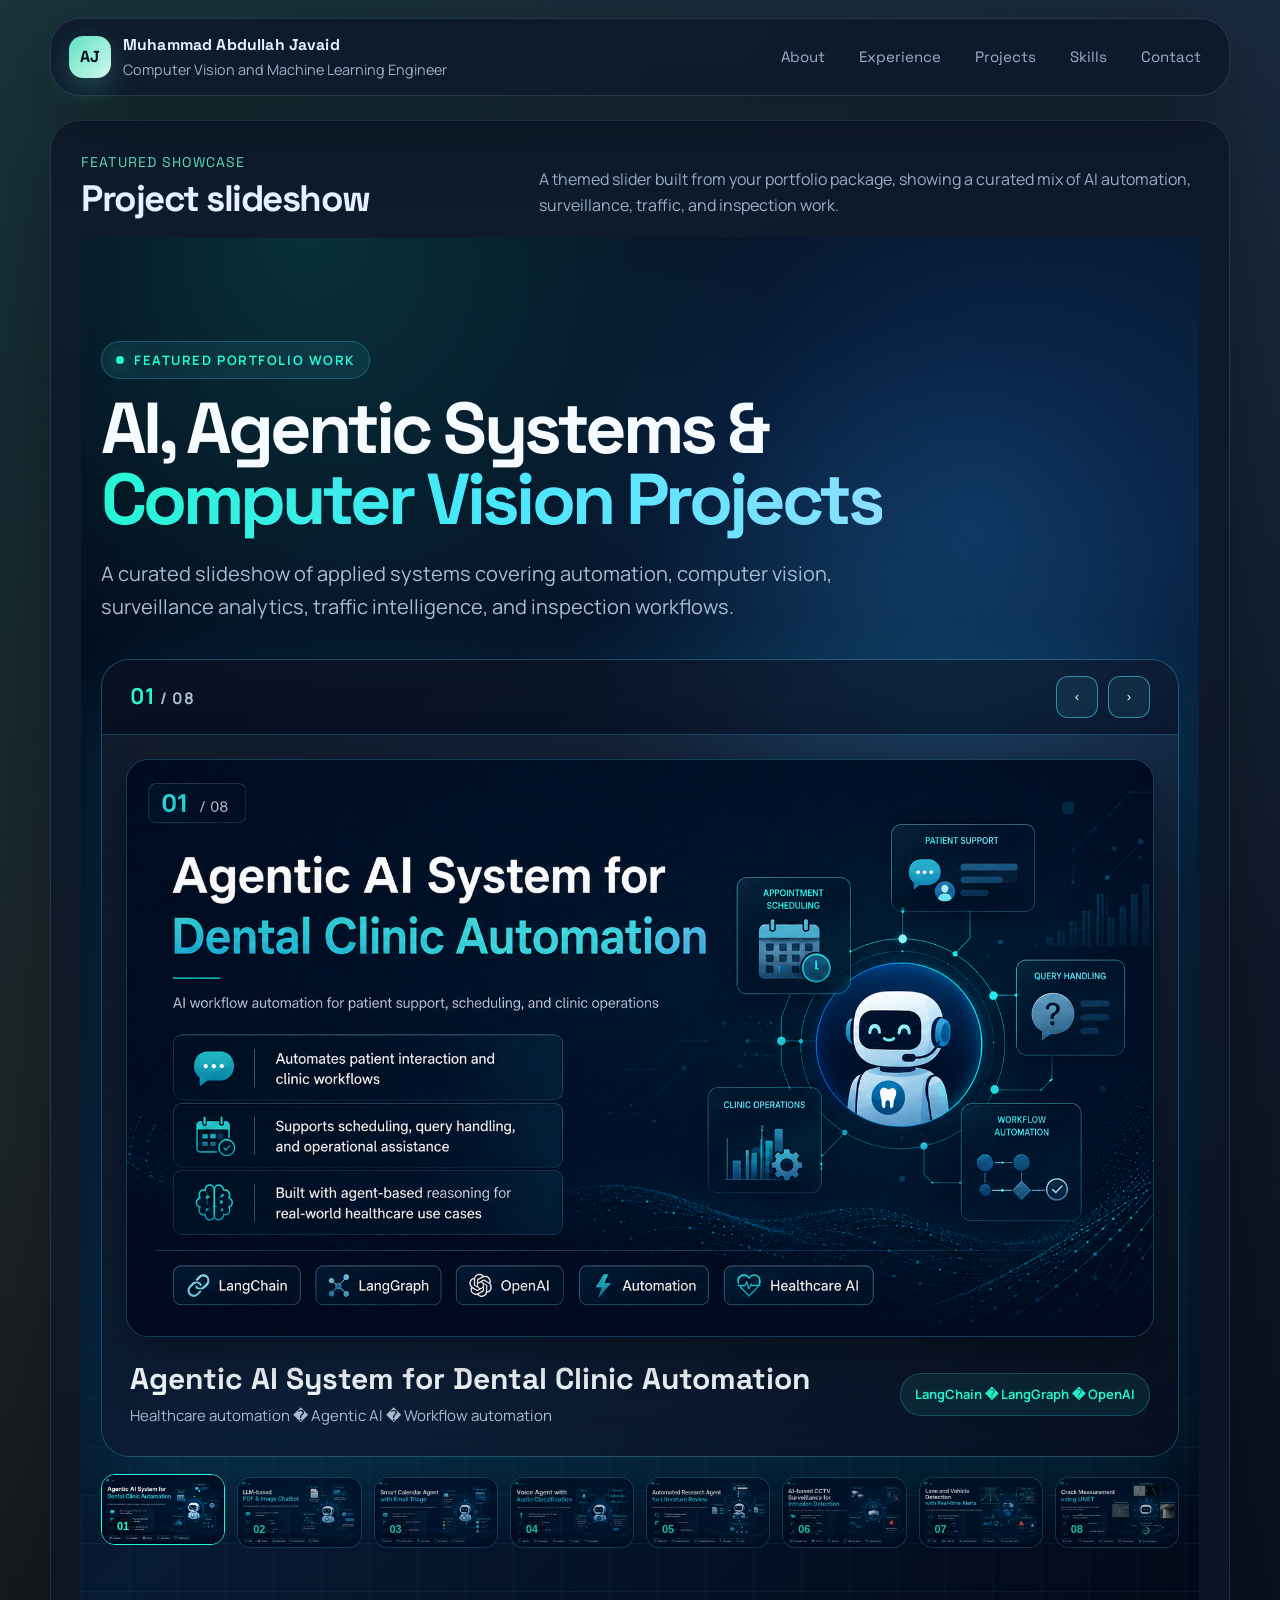
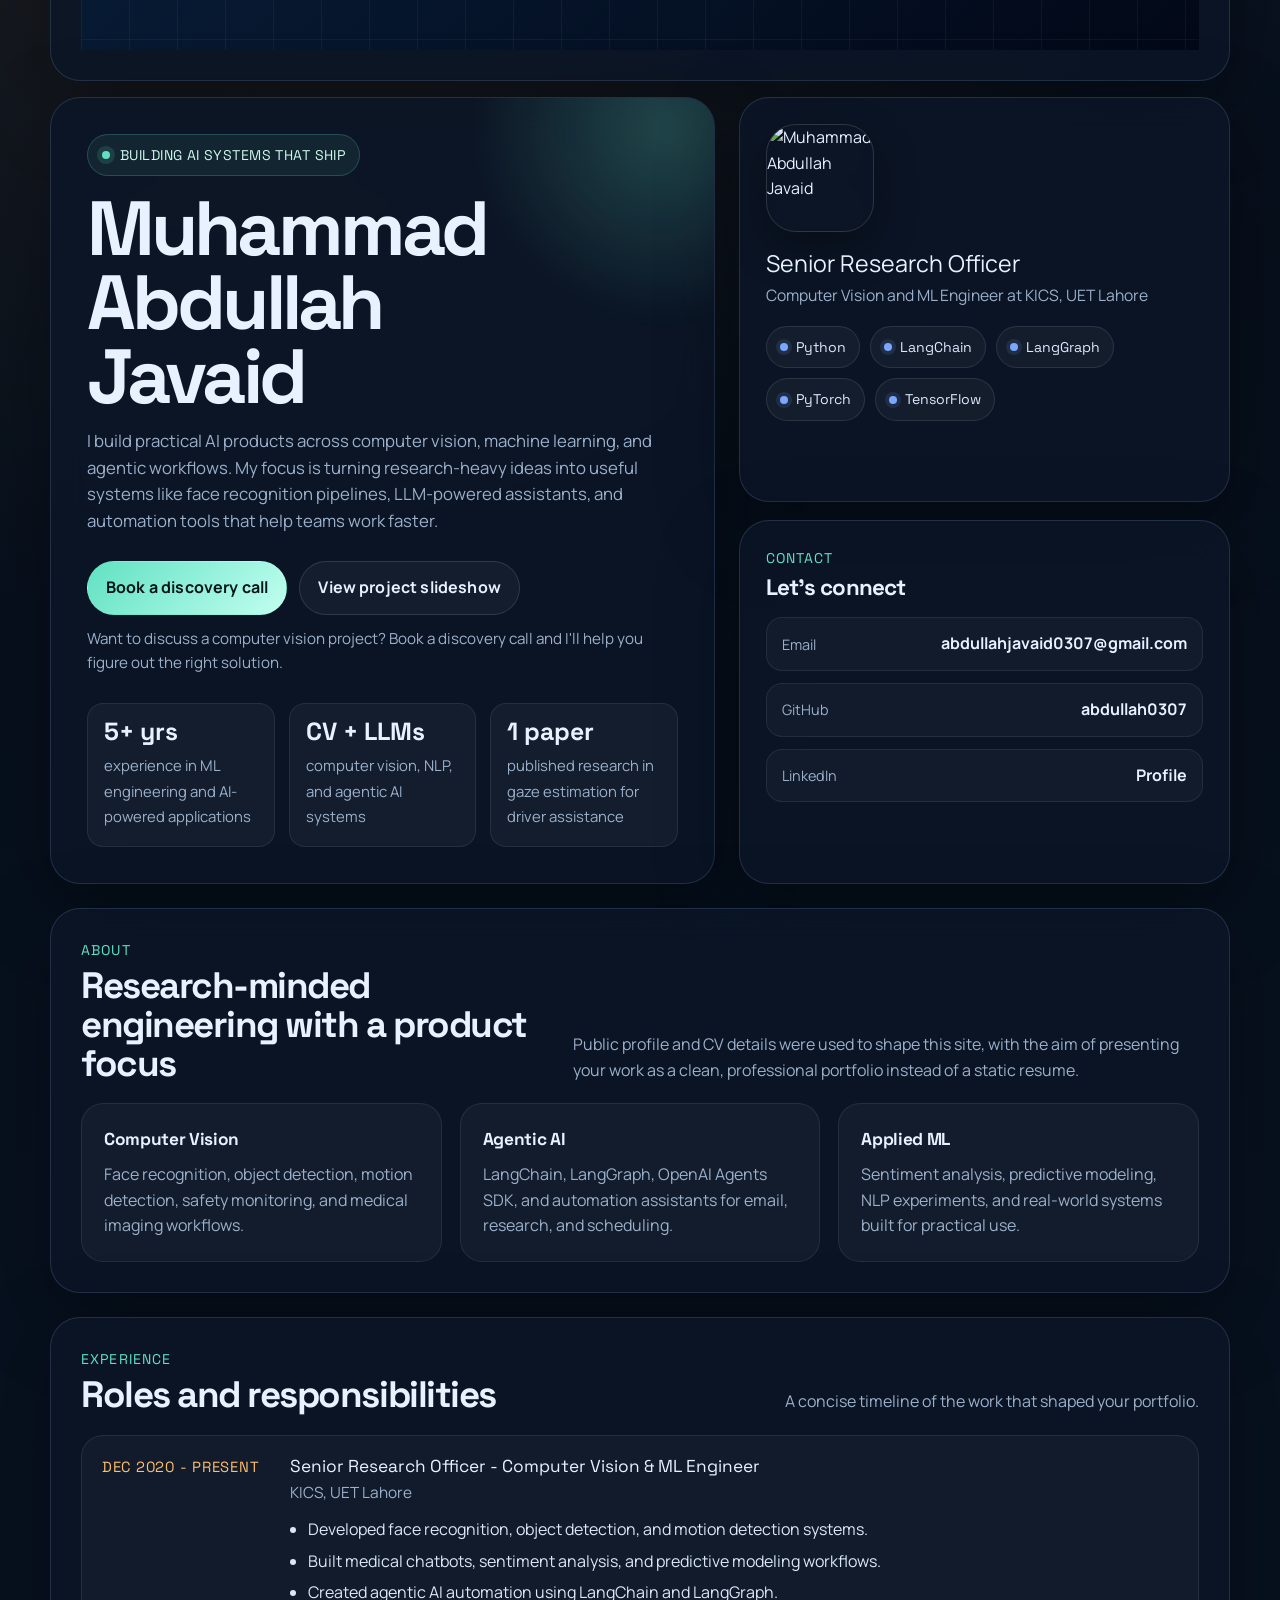
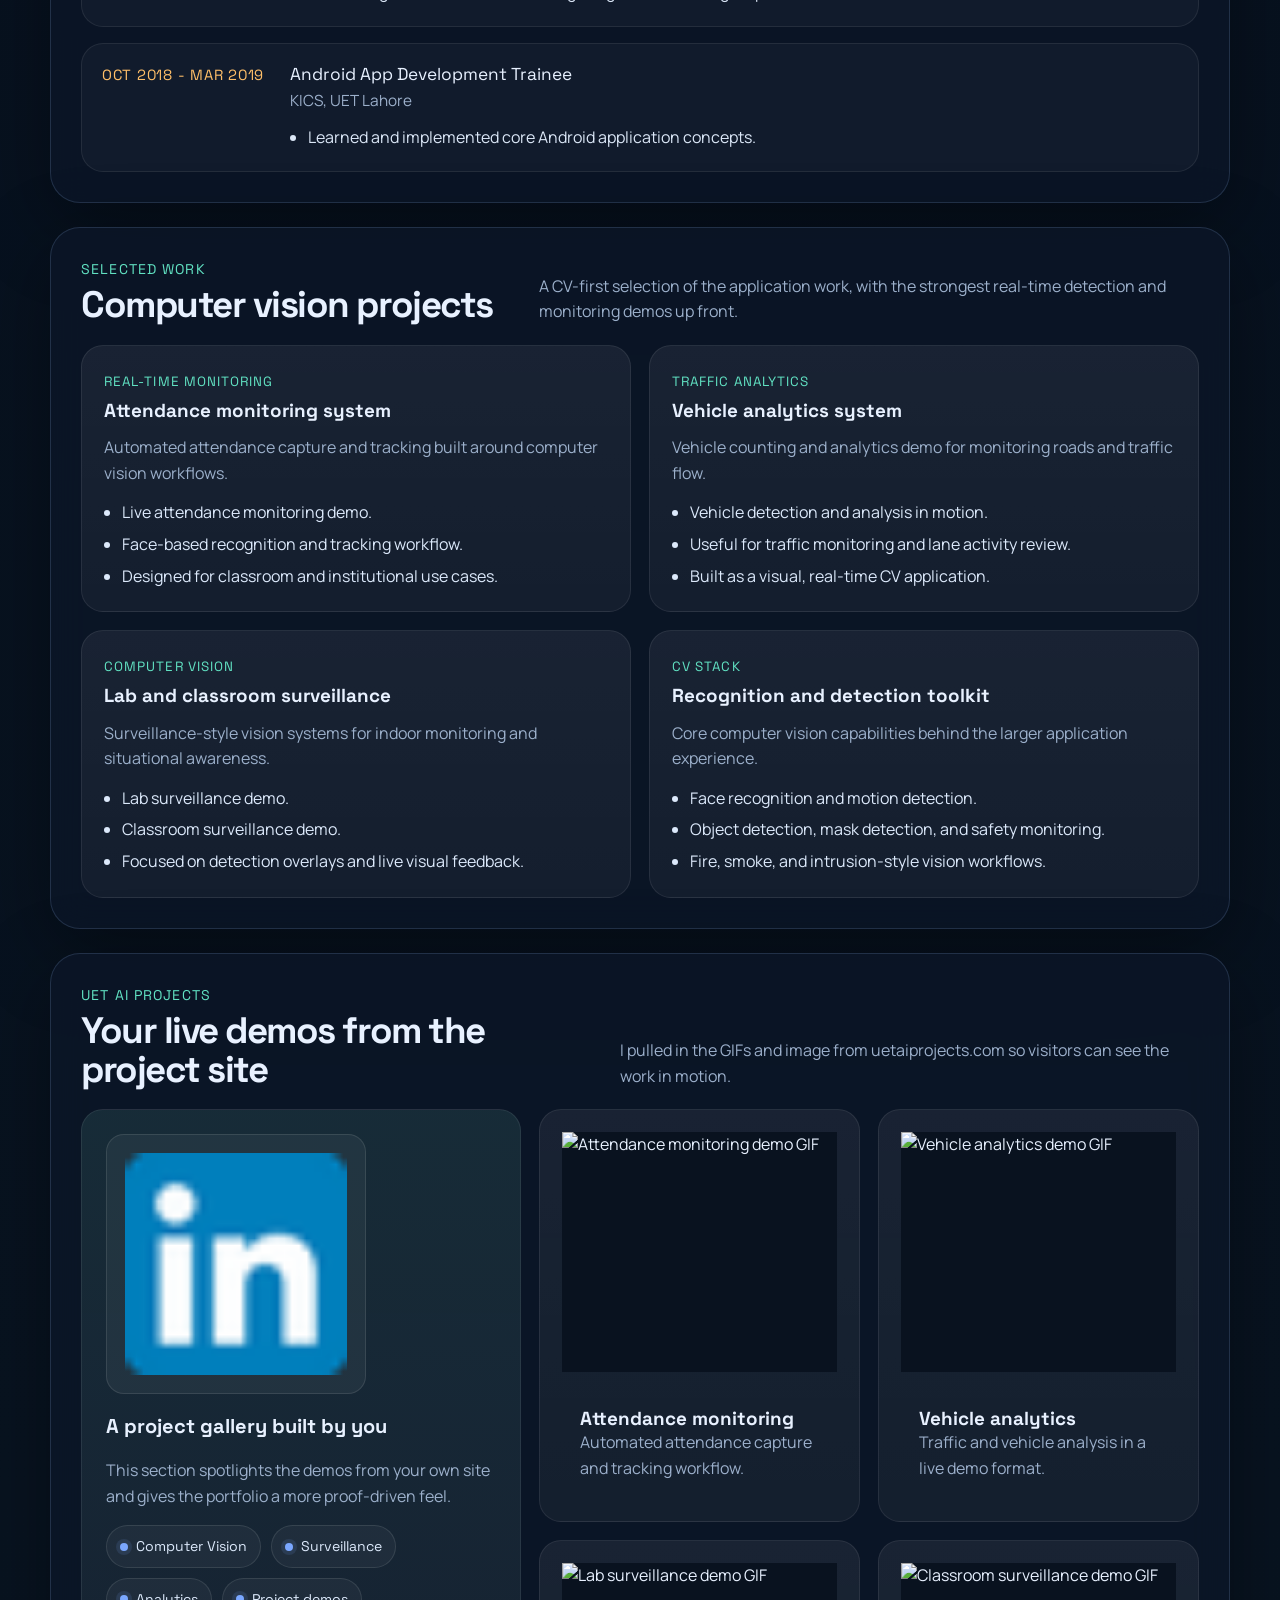
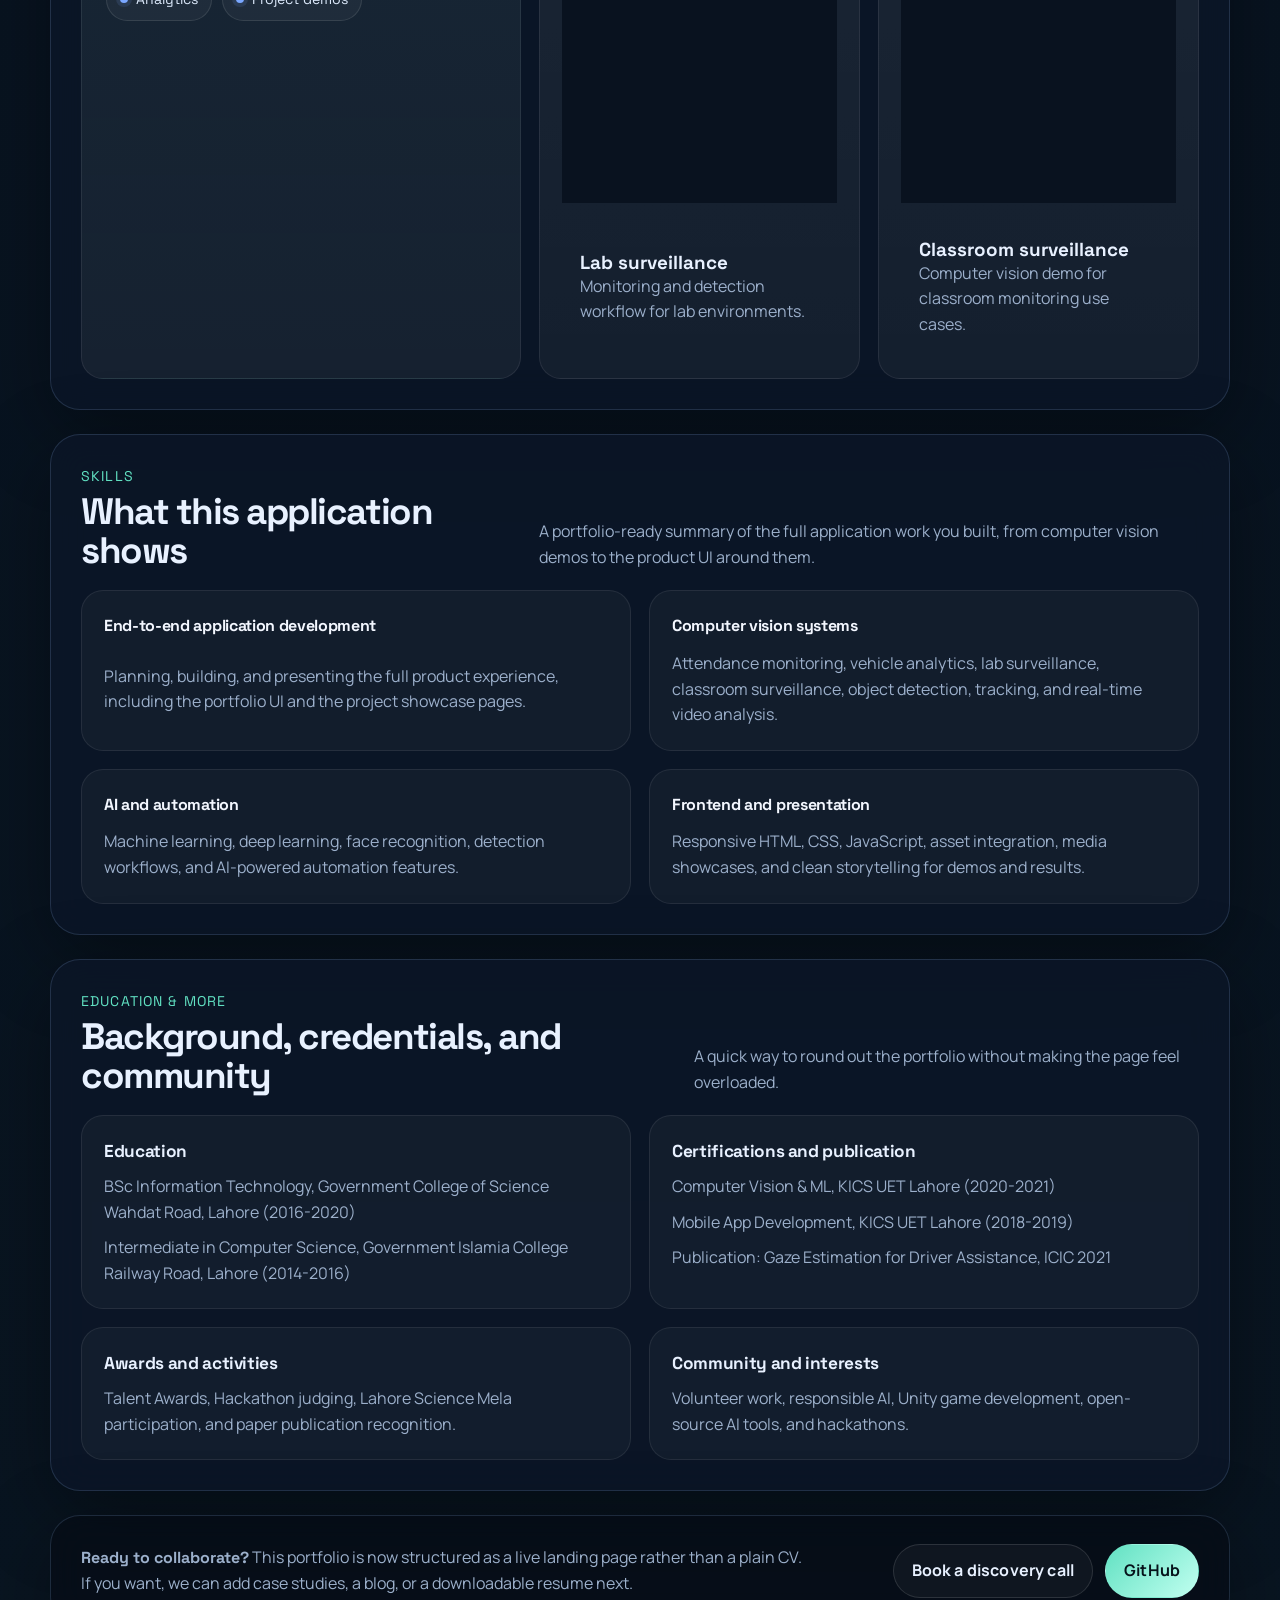
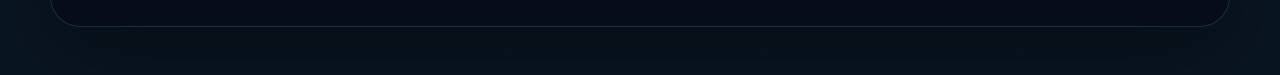
==== commit 74507ac8: "move slideshow to top" ====
--- a/index.html
+++ b/index.html
@@ -765,6 +765,92 @@
       </nav>
     </header>
 
+
+    <section class="section panel reveal" id="featured-project-showcase">
+      <div class="section-head">
+        <div>
+          <p class="section-label">Featured Showcase</p>
+          <h2>Project slideshow</h2>
+        </div>
+        <p class="section-copy">
+          A themed slider built from your portfolio package, showing a curated mix of AI automation, surveillance, traffic, and inspection work.
+        </p>
+      </div>
+
+      <section class="ai-project-showcase" id="featured-ai-projects">
+        <div class="ai-project-container">
+          <div class="ai-section-kicker">Featured Portfolio Work</div>
+          <h2 class="ai-section-title">
+            AI, Agentic Systems & <span class="ai-gradient-text">Computer Vision Projects</span>
+          </h2>
+          <p class="ai-section-lead">
+            A curated slideshow of applied systems covering automation, computer vision, surveillance analytics, traffic intelligence, and inspection workflows.
+          </p>
+
+          <div class="ai-slider-shell" data-ai-slider>
+            <div class="ai-slider-toolbar">
+              <div class="ai-slide-count"><strong data-ai-current>01</strong> / 08</div>
+              <div class="ai-slider-actions" aria-label="Project slideshow controls">
+                <button class="ai-nav-btn" type="button" data-ai-prev aria-label="Previous project">&lsaquo;</button>
+                <button class="ai-nav-btn" type="button" data-ai-next aria-label="Next project">&rsaquo;</button>
+              </div>
+            </div>
+
+            <div class="ai-slide-frame">
+              <img
+                class="ai-slide-image"
+                data-ai-main-image
+                src="assets/projects/01-dental-clinic-automation.png"
+                alt="Agentic AI System for Dental Clinic Automation project slide"
+              />
+            </div>
+
+            <div class="ai-project-meta">
+              <div>
+                <h3 class="ai-project-name" data-ai-title>Agentic AI System for Dental Clinic Automation</h3>
+                <div class="ai-project-type" data-ai-subtitle>Healthcare automation � Agentic AI � Workflow automation</div>
+              </div>
+              <div class="ai-project-chip" data-ai-chip>LangChain � LangGraph � OpenAI</div>
+            </div>
+          </div>
+
+          <div class="ai-project-thumbs" data-ai-thumbs>
+            <button class="ai-thumb is-active" type="button" data-index="0" aria-label="Open dental clinic automation slide">
+              <img src="assets/projects/01-dental-clinic-automation.png" alt="Dental clinic automation thumbnail" />
+              <span>01</span>
+            </button>
+            <button class="ai-thumb" type="button" data-index="1" aria-label="Open PDF and image chatbot slide">
+              <img src="assets/projects/02-pdf-image-chatbot.png" alt="PDF and image chatbot thumbnail" />
+              <span>02</span>
+            </button>
+            <button class="ai-thumb" type="button" data-index="2" aria-label="Open smart calendar agent slide">
+              <img src="assets/projects/03-smart-calendar-agent.png" alt="Smart calendar agent thumbnail" />
+              <span>03</span>
+            </button>
+            <button class="ai-thumb" type="button" data-index="3" aria-label="Open voice agent slide">
+              <img src="assets/projects/04-voice-agent-audio-classification.png" alt="Voice agent thumbnail" />
+              <span>04</span>
+            </button>
+            <button class="ai-thumb" type="button" data-index="4" aria-label="Open research agent slide">
+              <img src="assets/projects/05-research-agent-literature-review.png" alt="Research agent thumbnail" />
+              <span>05</span>
+            </button>
+            <button class="ai-thumb" type="button" data-index="5" aria-label="Open CCTV intrusion detection slide">
+              <img src="assets/projects/06-cctv-intrusion-detection.png" alt="CCTV intrusion detection thumbnail" />
+              <span>06</span>
+            </button>
+            <button class="ai-thumb" type="button" data-index="6" aria-label="Open lane and vehicle detection slide">
+              <img src="assets/projects/07-lane-vehicle-detection.png" alt="Lane and vehicle detection thumbnail" />
+              <span>07</span>
+            </button>
+            <button class="ai-thumb" type="button" data-index="7" aria-label="Open crack measurement UNET slide">
+              <img src="assets/projects/08-crack-measurement-unet.png" alt="Crack measurement using UNET thumbnail" />
+              <span>08</span>
+            </button>
+          </div>
+        </div>
+      </section>
+    </section>
     <main>
       <section class="hero">
         <article class="panel hero-main reveal">
@@ -776,9 +862,12 @@
             LLM-powered assistants, and automation tools that help teams work faster.
           </p>
           <div class="hero-actions">
-            <a class="button primary" href="#projects">See selected work</a>
-            <a class="button secondary" href="https://www.linkedin.com/in/muhammad-abdullah-javaid-13a458158/" target="_blank" rel="noreferrer">LinkedIn profile</a>
-          </div>
+            <a class="button primary" href="#contact">Book a discovery call</a>
+            <a class="button secondary" href="#featured-ai-projects">View project slideshow</a>
+          </div>
+          <p style="margin-top: 12px; color: var(--muted); font-size: 0.95rem;">
+            Want to discuss a computer vision project? Book a discovery call and I'll help you figure out the right solution.
+          </p>
           <div class="hero-meta">
             <div class="metric">
               <strong>5+ yrs</strong>
@@ -1025,92 +1114,6 @@
         </div>
       </section>
 
-      <section class="section panel reveal" id="featured-project-showcase">
-        <div class="section-head">
-          <div>
-            <p class="section-label">Featured Showcase</p>
-            <h2>Project slideshow</h2>
-          </div>
-          <p class="section-copy">
-            A themed slider built from your portfolio package, showing a curated mix of AI automation, surveillance, traffic, and inspection work.
-          </p>
-        </div>
-
-        <section class="ai-project-showcase" id="featured-ai-projects">
-          <div class="ai-project-container">
-            <div class="ai-section-kicker">Featured Portfolio Work</div>
-            <h2 class="ai-section-title">
-              AI, Agentic Systems & <span class="ai-gradient-text">Computer Vision Projects</span>
-            </h2>
-            <p class="ai-section-lead">
-              A curated slideshow of applied systems covering automation, computer vision, surveillance analytics, traffic intelligence, and inspection workflows.
-            </p>
-
-            <div class="ai-slider-shell" data-ai-slider>
-              <div class="ai-slider-toolbar">
-                <div class="ai-slide-count"><strong data-ai-current>01</strong> / 08</div>
-                <div class="ai-slider-actions" aria-label="Project slideshow controls">
-                  <button class="ai-nav-btn" type="button" data-ai-prev aria-label="Previous project">‹</button>
-                  <button class="ai-nav-btn" type="button" data-ai-next aria-label="Next project">›</button>
-                </div>
-              </div>
-
-              <div class="ai-slide-frame">
-                <img
-                  class="ai-slide-image"
-                  data-ai-main-image
-                  src="assets/projects/01-dental-clinic-automation.png"
-                  alt="Agentic AI System for Dental Clinic Automation project slide"
-                />
-              </div>
-
-              <div class="ai-project-meta">
-                <div>
-                  <h3 class="ai-project-name" data-ai-title>Agentic AI System for Dental Clinic Automation</h3>
-                  <div class="ai-project-type" data-ai-subtitle>Healthcare automation · Agentic AI · Workflow automation</div>
-                </div>
-                <div class="ai-project-chip" data-ai-chip>LangChain · LangGraph · OpenAI</div>
-              </div>
-            </div>
-
-            <div class="ai-project-thumbs" data-ai-thumbs>
-              <button class="ai-thumb is-active" type="button" data-index="0" aria-label="Open dental clinic automation slide">
-                <img src="assets/projects/01-dental-clinic-automation.png" alt="Dental clinic automation thumbnail" />
-                <span>01</span>
-              </button>
-              <button class="ai-thumb" type="button" data-index="1" aria-label="Open PDF and image chatbot slide">
-                <img src="assets/projects/02-pdf-image-chatbot.png" alt="PDF and image chatbot thumbnail" />
-                <span>02</span>
-              </button>
-              <button class="ai-thumb" type="button" data-index="2" aria-label="Open smart calendar agent slide">
-                <img src="assets/projects/03-smart-calendar-agent.png" alt="Smart calendar agent thumbnail" />
-                <span>03</span>
-              </button>
-              <button class="ai-thumb" type="button" data-index="3" aria-label="Open voice agent slide">
-                <img src="assets/projects/04-voice-agent-audio-classification.png" alt="Voice agent thumbnail" />
-                <span>04</span>
-              </button>
-              <button class="ai-thumb" type="button" data-index="4" aria-label="Open research agent slide">
-                <img src="assets/projects/05-research-agent-literature-review.png" alt="Research agent thumbnail" />
-                <span>05</span>
-              </button>
-              <button class="ai-thumb" type="button" data-index="5" aria-label="Open CCTV intrusion detection slide">
-                <img src="assets/projects/06-cctv-intrusion-detection.png" alt="CCTV intrusion detection thumbnail" />
-                <span>06</span>
-              </button>
-              <button class="ai-thumb" type="button" data-index="6" aria-label="Open lane and vehicle detection slide">
-                <img src="assets/projects/07-lane-vehicle-detection.png" alt="Lane and vehicle detection thumbnail" />
-                <span>07</span>
-              </button>
-              <button class="ai-thumb" type="button" data-index="7" aria-label="Open crack measurement UNET slide">
-                <img src="assets/projects/08-crack-measurement-unet.png" alt="Crack measurement using UNET thumbnail" />
-                <span>08</span>
-              </button>
-            </div>
-          </div>
-        </section>
-      </section>
-
       <section id="skills" class="section panel reveal">
         <div class="section-head">
           <div>
@@ -1177,7 +1180,7 @@
         <p class="footer-note">If you want, we can add case studies, a blog, or a downloadable resume next.</p>
       </div>
       <div class="footer-actions">
-        <a class="button secondary" href="mailto:abdullahjavaid0307@gmail.com">Email me</a>
+        <a class="button secondary" href="mailto:abdullahjavaid0307@gmail.com?subject=Discovery%20Call%20for%20a%20Computer%20Vision%20Project">Book a discovery call</a>
         <a class="button primary" href="https://github.com/abdullah0307" target="_blank" rel="noreferrer">GitHub</a>
       </div>
     </footer>
@@ -1186,3 +1189,4 @@
   <script src="projects-slider.js"></script>
 </body>
 </html>
+
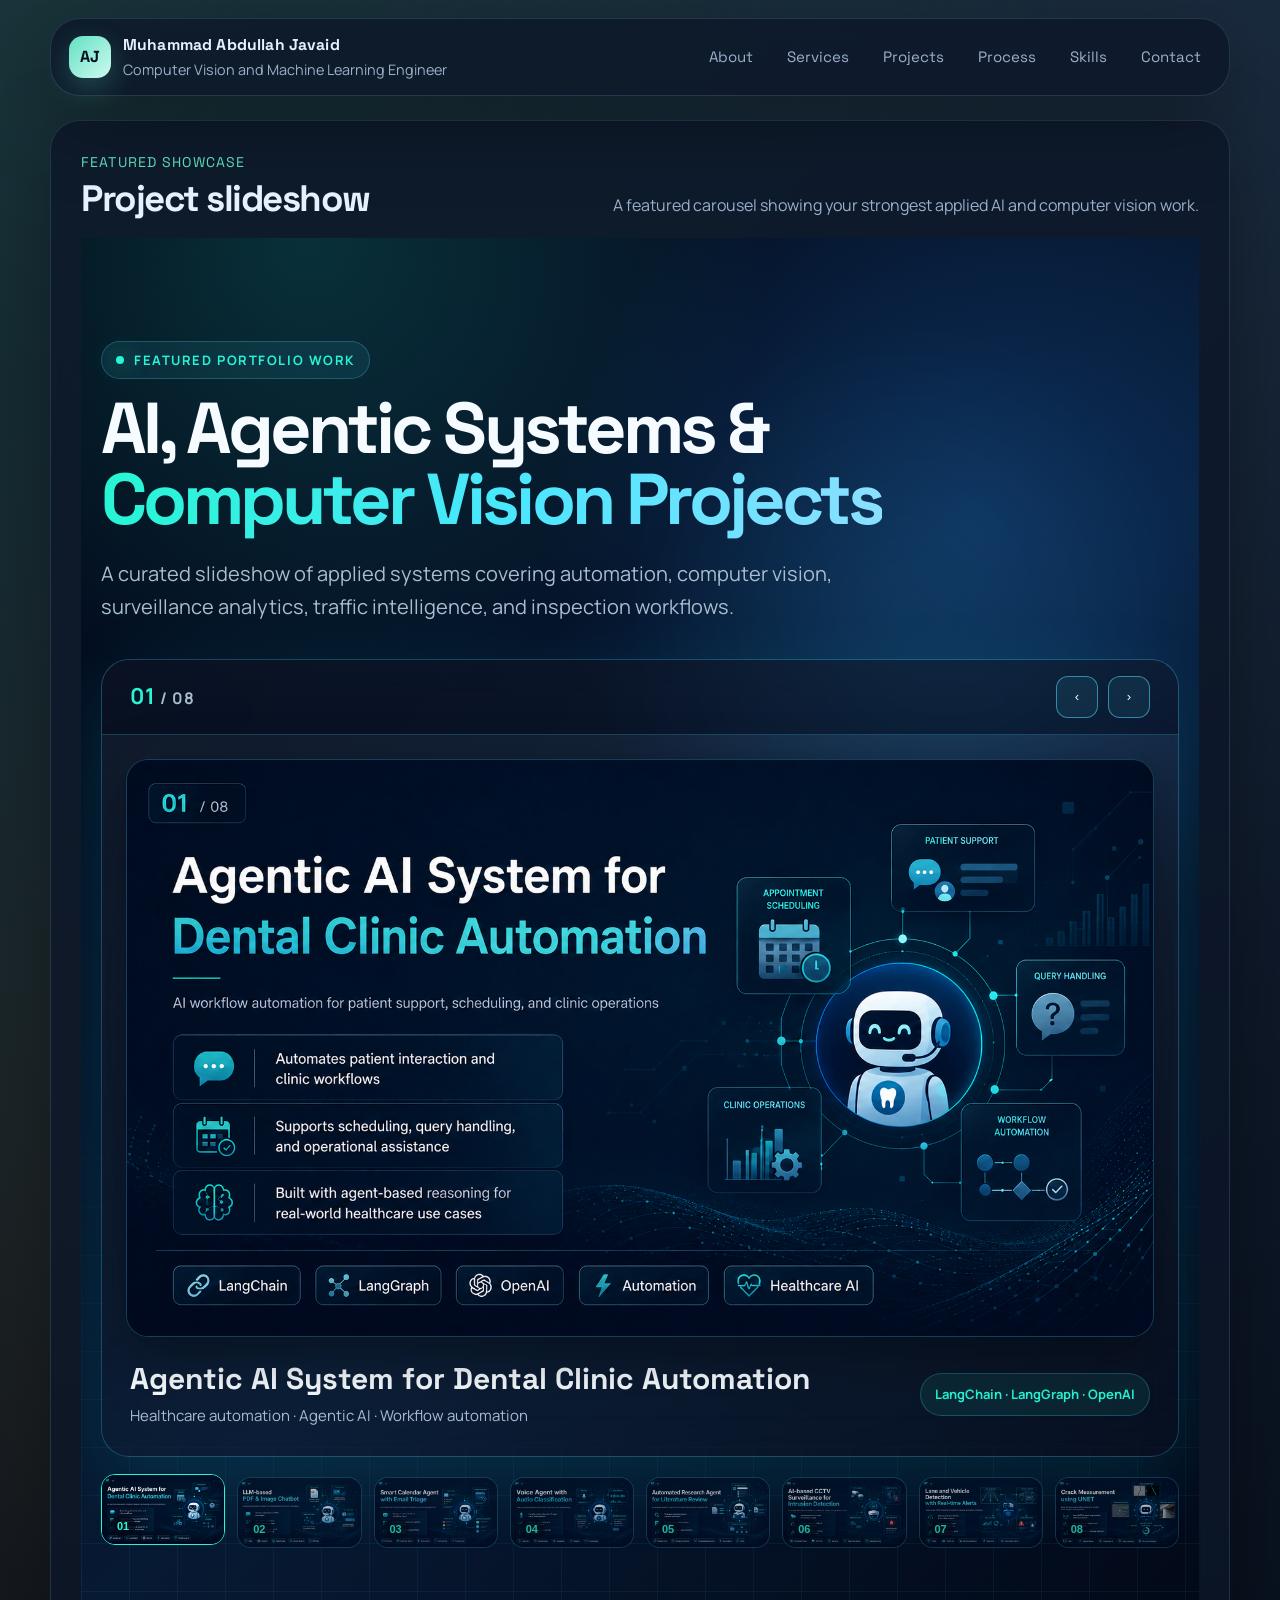
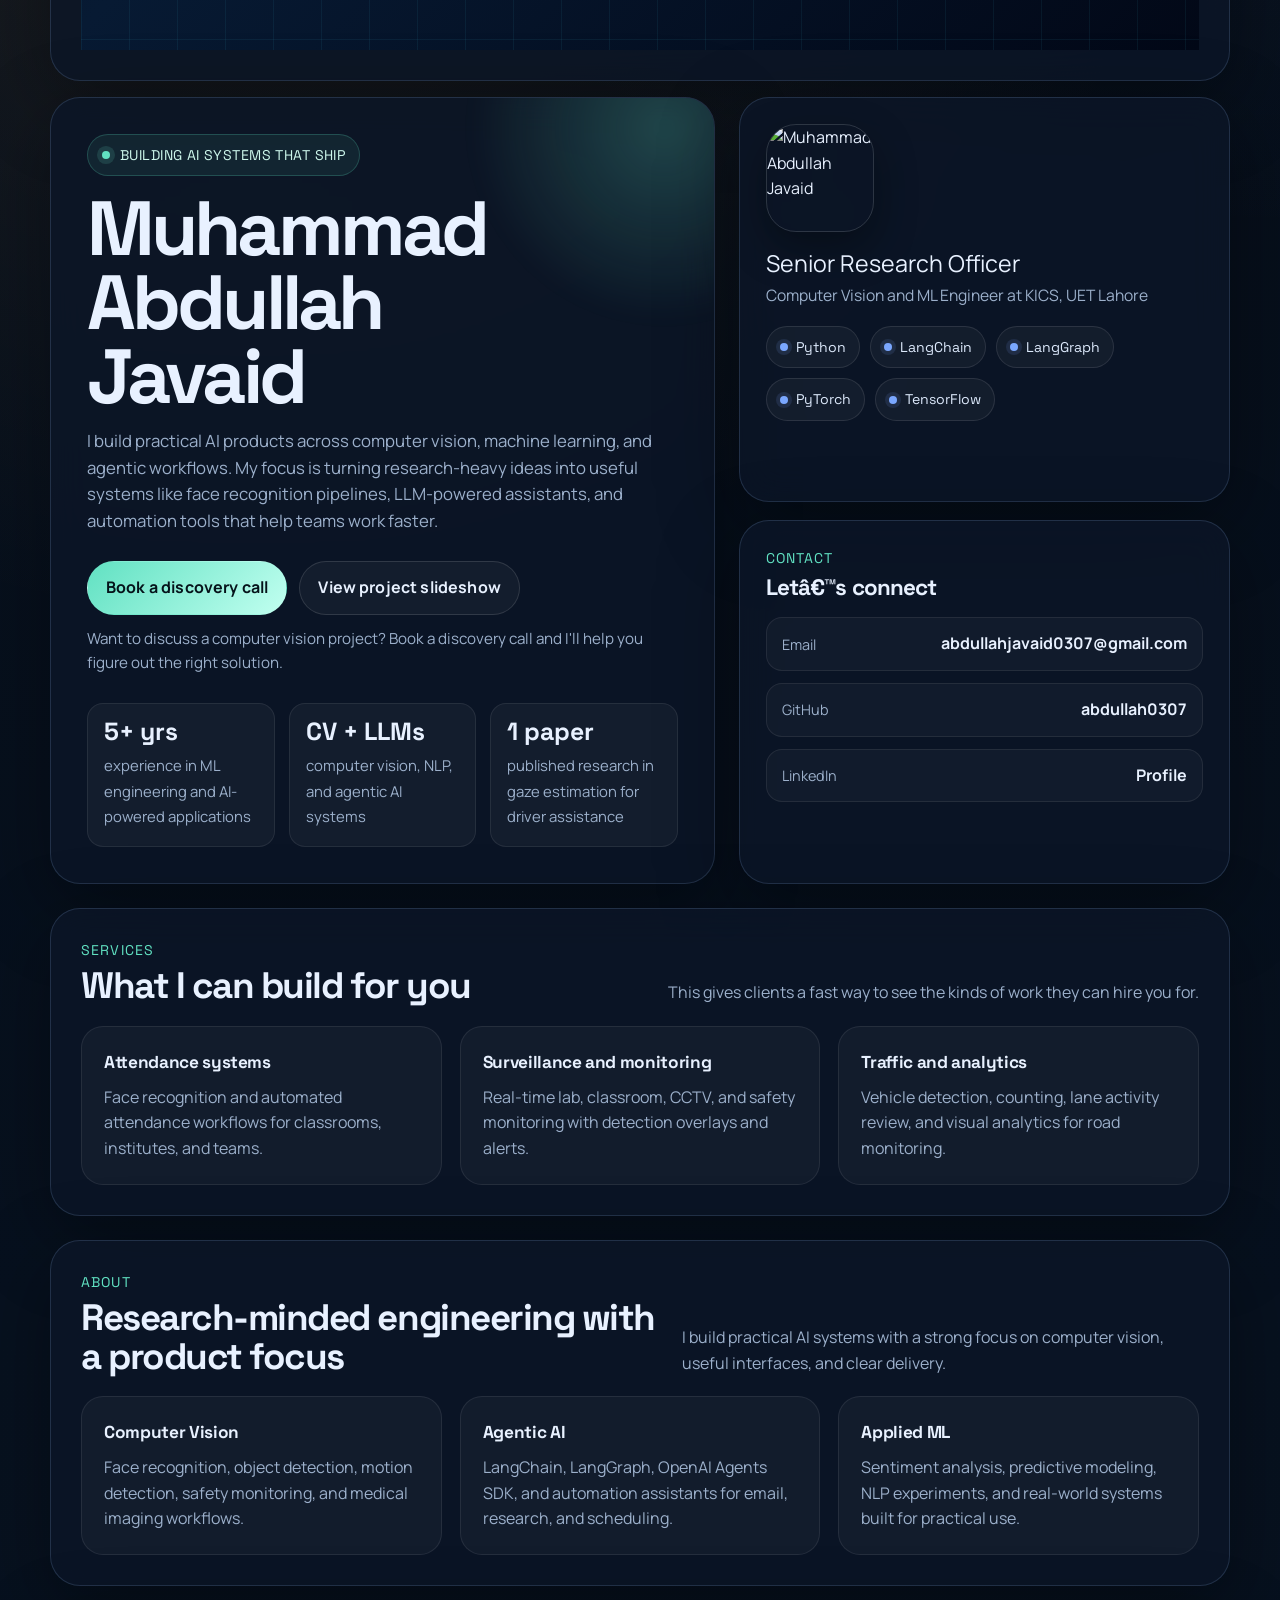
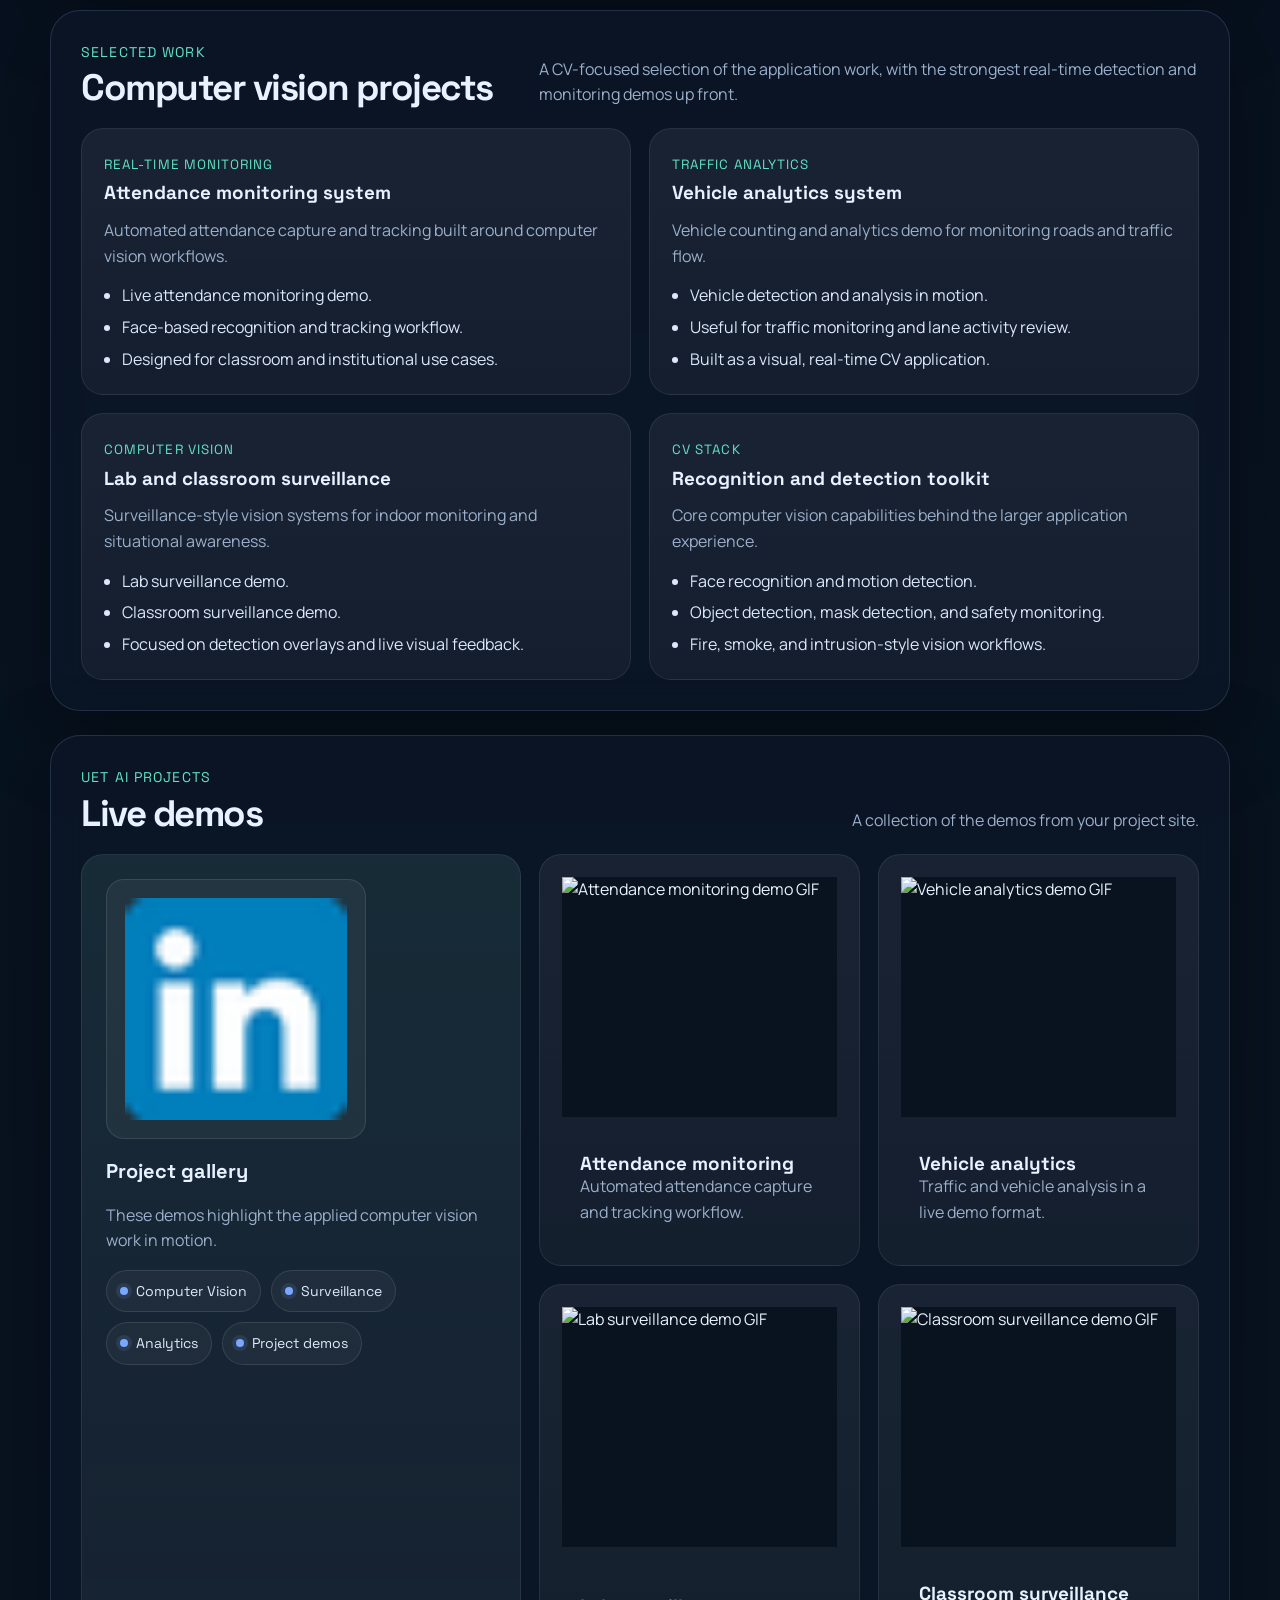
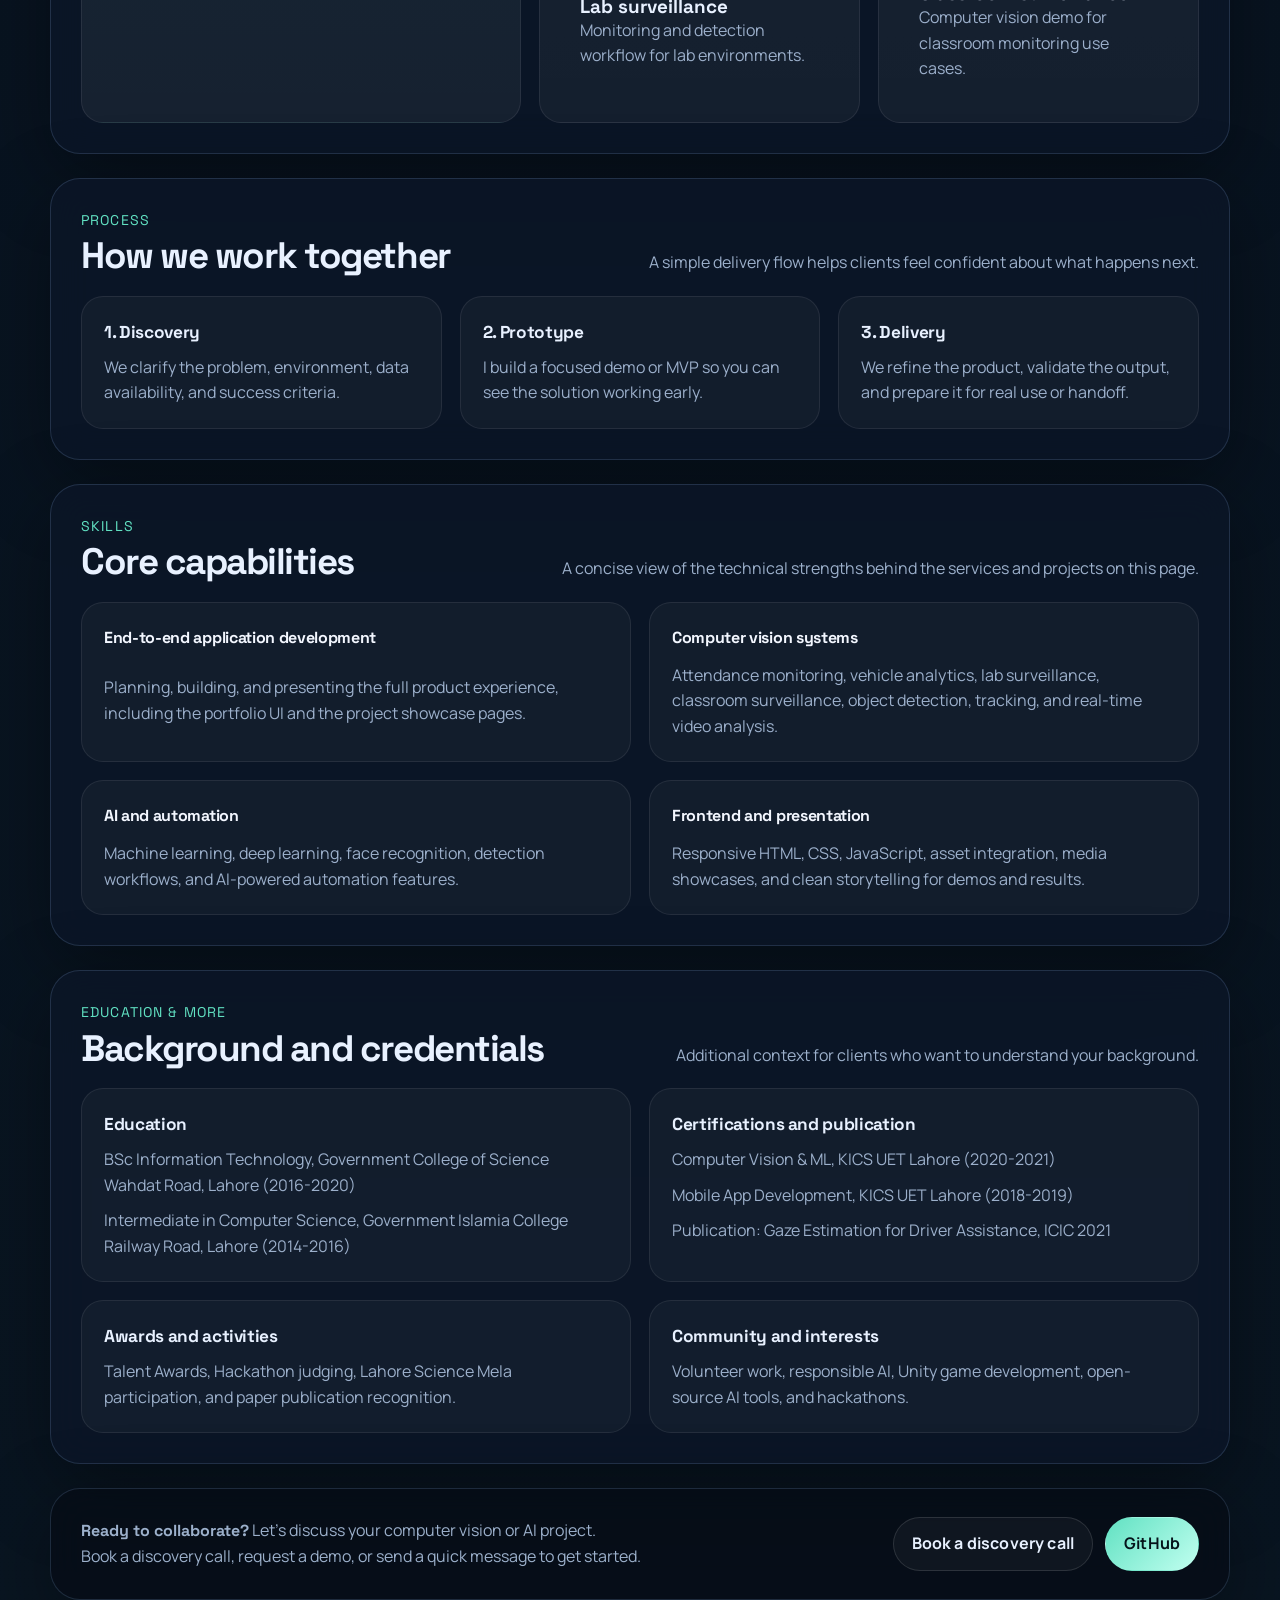
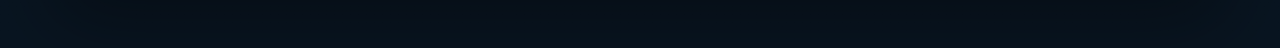
==== commit 8b6f4f83: "reorder page for clients" ====
--- a/index.html
+++ b/index.html
@@ -1,4 +1,4 @@
-<!DOCTYPE html>
+﻿<!DOCTYPE html>
 <html lang="en">
 <head>
   <meta charset="UTF-8" />
@@ -758,8 +758,9 @@
       </div>
       <nav class="nav" aria-label="Primary">
         <a href="#about">About</a>
-        <a href="#experience">Experience</a>
+        <a href="#services">Services</a>
         <a href="#projects">Projects</a>
+        <a href="#process">Process</a>
         <a href="#skills">Skills</a>
         <a href="#contact">Contact</a>
       </nav>
@@ -773,7 +774,7 @@
           <h2>Project slideshow</h2>
         </div>
         <p class="section-copy">
-          A themed slider built from your portfolio package, showing a curated mix of AI automation, surveillance, traffic, and inspection work.
+          A featured carousel showing your strongest applied AI and computer vision work.
         </p>
       </div>
 
@@ -808,9 +809,9 @@
             <div class="ai-project-meta">
               <div>
                 <h3 class="ai-project-name" data-ai-title>Agentic AI System for Dental Clinic Automation</h3>
-                <div class="ai-project-type" data-ai-subtitle>Healthcare automation � Agentic AI � Workflow automation</div>
+                <div class="ai-project-type" data-ai-subtitle>Healthcare automation · Agentic AI · Workflow automation</div>
               </div>
-              <div class="ai-project-chip" data-ai-chip>LangChain � LangGraph � OpenAI</div>
+              <div class="ai-project-chip" data-ai-chip>LangChain · LangGraph · OpenAI</div>
             </div>
           </div>
 
@@ -904,7 +905,7 @@
             <div class="section-head" style="margin-bottom: 0;">
               <div>
                 <p class="section-label">Contact</p>
-                <h2 style="font-size: 1.4rem;">Let’s connect</h2>
+                <h2 style="font-size: 1.4rem;">Letâ€™s connect</h2>
               </div>
             </div>
             <div class="contact-grid">
@@ -925,6 +926,30 @@
         </aside>
       </section>
 
+      <section id="services" class="section panel reveal">
+        <div class="section-head">
+          <div>
+            <p class="section-label">Services</p>
+            <h2>What I can build for you</h2>
+          </div>
+          <p class="section-copy">This gives clients a fast way to see the kinds of work they can hire you for.</p>
+        </div>
+        <div class="grid-3">
+          <div class="card">
+            <h3>Attendance systems</h3>
+            <p>Face recognition and automated attendance workflows for classrooms, institutes, and teams.</p>
+          </div>
+          <div class="card">
+            <h3>Surveillance and monitoring</h3>
+            <p>Real-time lab, classroom, CCTV, and safety monitoring with detection overlays and alerts.</p>
+          </div>
+          <div class="card">
+            <h3>Traffic and analytics</h3>
+            <p>Vehicle detection, counting, lane activity review, and visual analytics for road monitoring.</p>
+          </div>
+        </div>
+      </section>
+
       <section id="about" class="section panel reveal">
         <div class="section-head">
           <div>
@@ -932,8 +957,7 @@
             <h2>Research-minded engineering with a product focus</h2>
           </div>
           <p class="section-copy">
-            Public profile and CV details were used to shape this site, with the aim of presenting your work
-            as a clean, professional portfolio instead of a static resume.
+            I build practical AI systems with a strong focus on computer vision, useful interfaces, and clear delivery.
           </p>
         </div>
         <div class="grid-3">
@@ -949,40 +973,6 @@
             <h3>Applied ML</h3>
             <p>Sentiment analysis, predictive modeling, NLP experiments, and real-world systems built for practical use.</p>
           </div>
-        </div>
-      </section>
-
-      <section id="experience" class="section panel reveal">
-        <div class="section-head">
-          <div>
-            <p class="section-label">Experience</p>
-            <h2>Roles and responsibilities</h2>
-          </div>
-          <p class="section-copy">A concise timeline of the work that shaped your portfolio.</p>
-        </div>
-        <div class="timeline">
-          <article class="timeline-item">
-            <div class="timeline-date">Dec 2020 - Present</div>
-            <div>
-              <p class="timeline-role">Senior Research Officer - Computer Vision & ML Engineer</p>
-              <p class="timeline-org">KICS, UET Lahore</p>
-              <ul class="timeline-list">
-                <li>Developed face recognition, object detection, and motion detection systems.</li>
-                <li>Built medical chatbots, sentiment analysis, and predictive modeling workflows.</li>
-                <li>Created agentic AI automation using LangChain and LangGraph.</li>
-              </ul>
-            </div>
-          </article>
-          <article class="timeline-item">
-            <div class="timeline-date">Oct 2018 - Mar 2019</div>
-            <div>
-              <p class="timeline-role">Android App Development Trainee</p>
-              <p class="timeline-org">KICS, UET Lahore</p>
-              <ul class="timeline-list">
-                <li>Learned and implemented core Android application concepts.</li>
-              </ul>
-            </div>
-          </article>
         </div>
       </section>
 
@@ -992,7 +982,7 @@
             <p class="section-label">Selected Work</p>
             <h2>Computer vision projects</h2>
           </div>
-          <p class="section-copy">A CV-first selection of the application work, with the strongest real-time detection and monitoring demos up front.</p>
+          <p class="section-copy">A CV-focused selection of the application work, with the strongest real-time detection and monitoring demos up front.</p>
         </div>
         <div class="project-grid">
           <article class="project-card">
@@ -1058,20 +1048,17 @@
         <div class="section-head">
           <div>
             <p class="section-label">UET AI Projects</p>
-            <h2>Your live demos from the project site</h2>
-          </div>
-          <p class="section-copy">
-            I pulled in the GIFs and image from <a class="muted-link" href="https://uetaiprojects.com/" target="_blank" rel="noreferrer">uetaiprojects.com</a>
-            so visitors can see the work in motion.
-          </p>
+            <h2>Live demos</h2>
+          </div>
+          <p class="section-copy">A collection of the demos from your project site.</p>
         </div>
 
         <div class="showcase-grid">
           <div class="showcase-hero">
             <img class="showcase-logo" src="assets/uetaiprojects/linkedIn_logo.png" alt="UET AI Projects logo" />
-            <h3 style="margin: 0; font-size: 1.25rem;">A project gallery built by you</h3>
+            <h3 style="margin: 0; font-size: 1.25rem;">Project gallery</h3>
             <p style="margin: 0; color: var(--muted);">
-              This section spotlights the demos from your own site and gives the portfolio a more proof-driven feel.
+              These demos highlight the applied computer vision work in motion.
             </p>
             <div class="chips">
               <span class="chip">Computer Vision</span>
@@ -1114,13 +1101,37 @@
         </div>
       </section>
 
+      <section id="process" class="section panel reveal">
+        <div class="section-head">
+          <div>
+            <p class="section-label">Process</p>
+            <h2>How we work together</h2>
+          </div>
+          <p class="section-copy">A simple delivery flow helps clients feel confident about what happens next.</p>
+        </div>
+        <div class="grid-3">
+          <div class="card">
+            <h3>1. Discovery</h3>
+            <p>We clarify the problem, environment, data availability, and success criteria.</p>
+          </div>
+          <div class="card">
+            <h3>2. Prototype</h3>
+            <p>I build a focused demo or MVP so you can see the solution working early.</p>
+          </div>
+          <div class="card">
+            <h3>3. Delivery</h3>
+            <p>We refine the product, validate the output, and prepare it for real use or handoff.</p>
+          </div>
+        </div>
+      </section>
+
       <section id="skills" class="section panel reveal">
         <div class="section-head">
           <div>
             <p class="section-label">Skills</p>
-            <h2>What this application shows</h2>
-          </div>
-          <p class="section-copy">A portfolio-ready summary of the full application work you built, from computer vision demos to the product UI around them.</p>
+            <h2>Core capabilities</h2>
+          </div>
+          <p class="section-copy">A concise view of the technical strengths behind the services and projects on this page.</p>
         </div>
         <div class="grid-2">
           <div class="stack-group card">
@@ -1146,9 +1157,9 @@
         <div class="section-head">
           <div>
             <p class="section-label">Education & More</p>
-            <h2>Background, credentials, and community</h2>
-          </div>
-          <p class="section-copy">A quick way to round out the portfolio without making the page feel overloaded.</p>
+            <h2>Background and credentials</h2>
+          </div>
+          <p class="section-copy">Additional context for clients who want to understand your background.</p>
         </div>
         <div class="grid-2">
           <div class="card">
@@ -1176,8 +1187,8 @@
 
     <footer id="contact" class="footer">
       <div>
-        <p class="footer-note"><strong>Ready to collaborate?</strong> This portfolio is now structured as a live landing page rather than a plain CV.</p>
-        <p class="footer-note">If you want, we can add case studies, a blog, or a downloadable resume next.</p>
+        <p class="footer-note"><strong>Ready to collaborate?</strong> Let’s discuss your computer vision or AI project.</p>
+        <p class="footer-note">Book a discovery call, request a demo, or send a quick message to get started.</p>
       </div>
       <div class="footer-actions">
         <a class="button secondary" href="mailto:abdullahjavaid0307@gmail.com?subject=Discovery%20Call%20for%20a%20Computer%20Vision%20Project">Book a discovery call</a>
@@ -1190,3 +1201,4 @@
 </body>
 </html>
 
+
